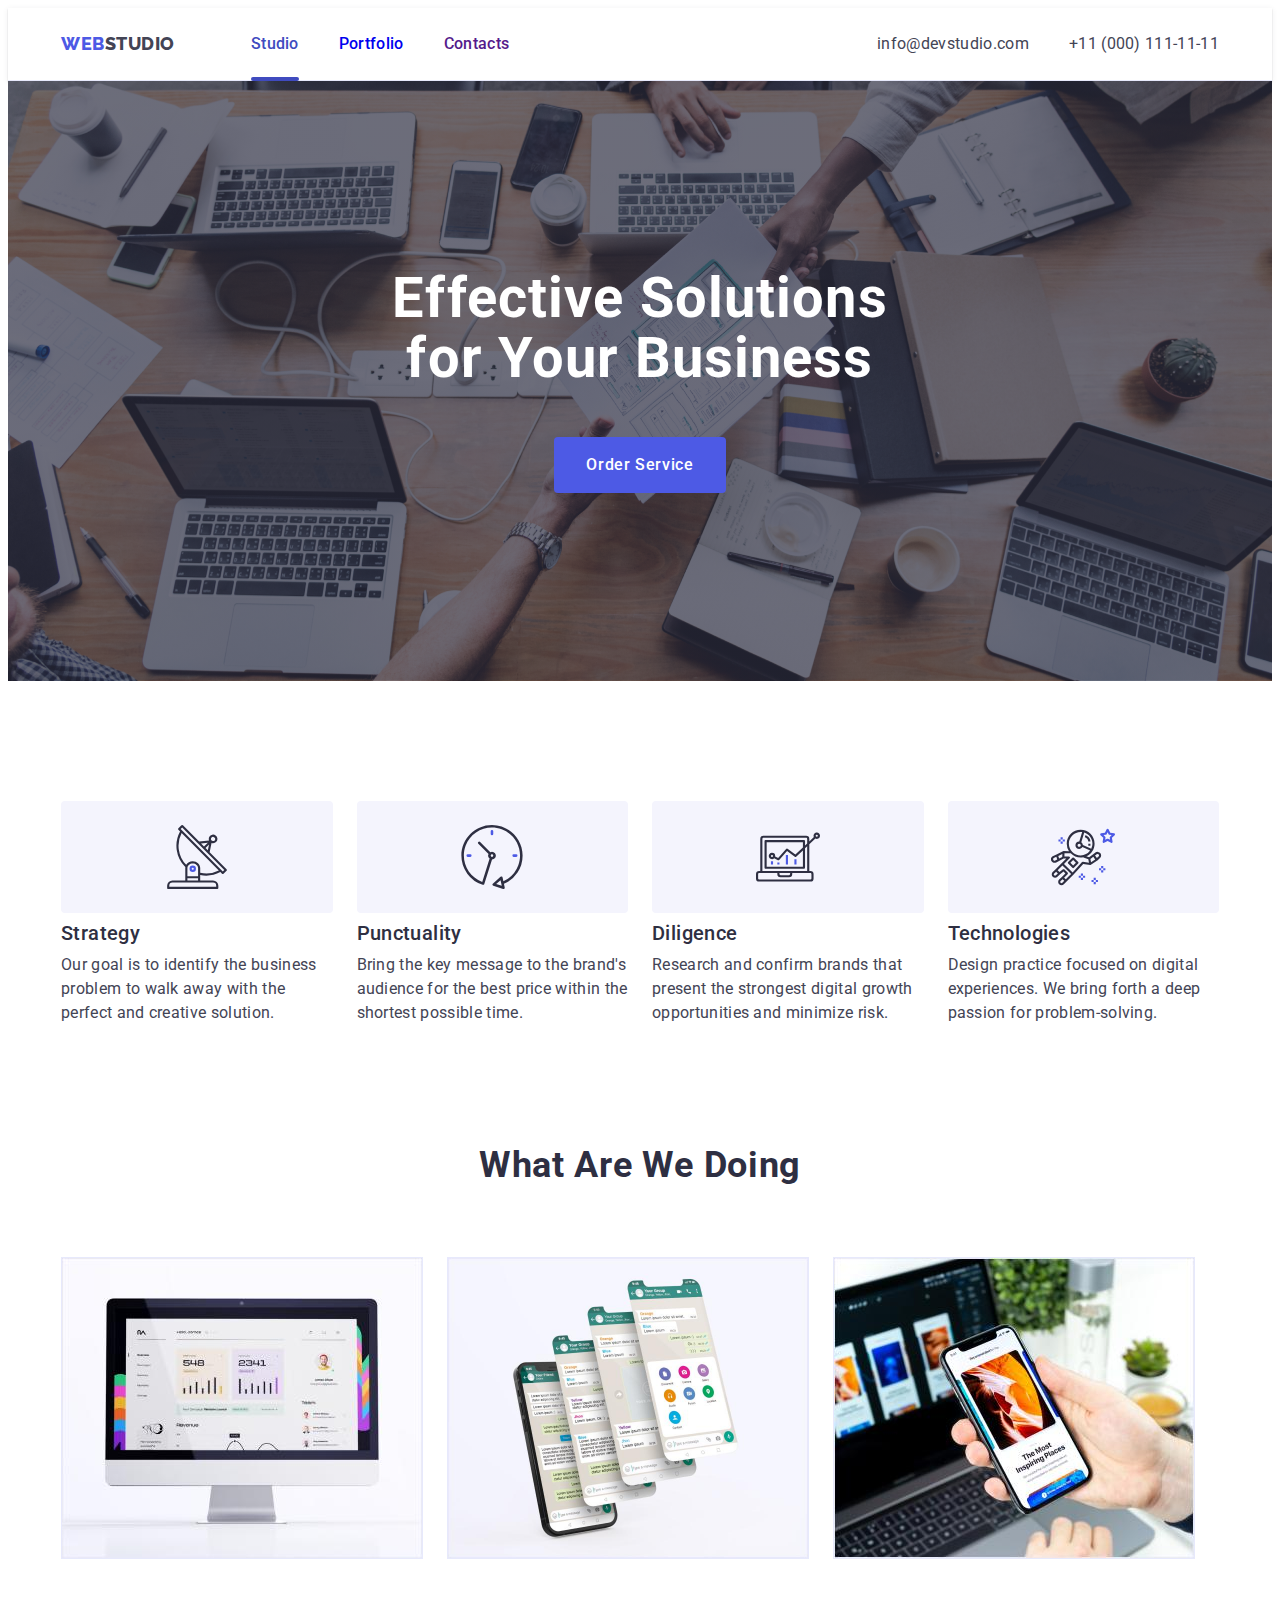
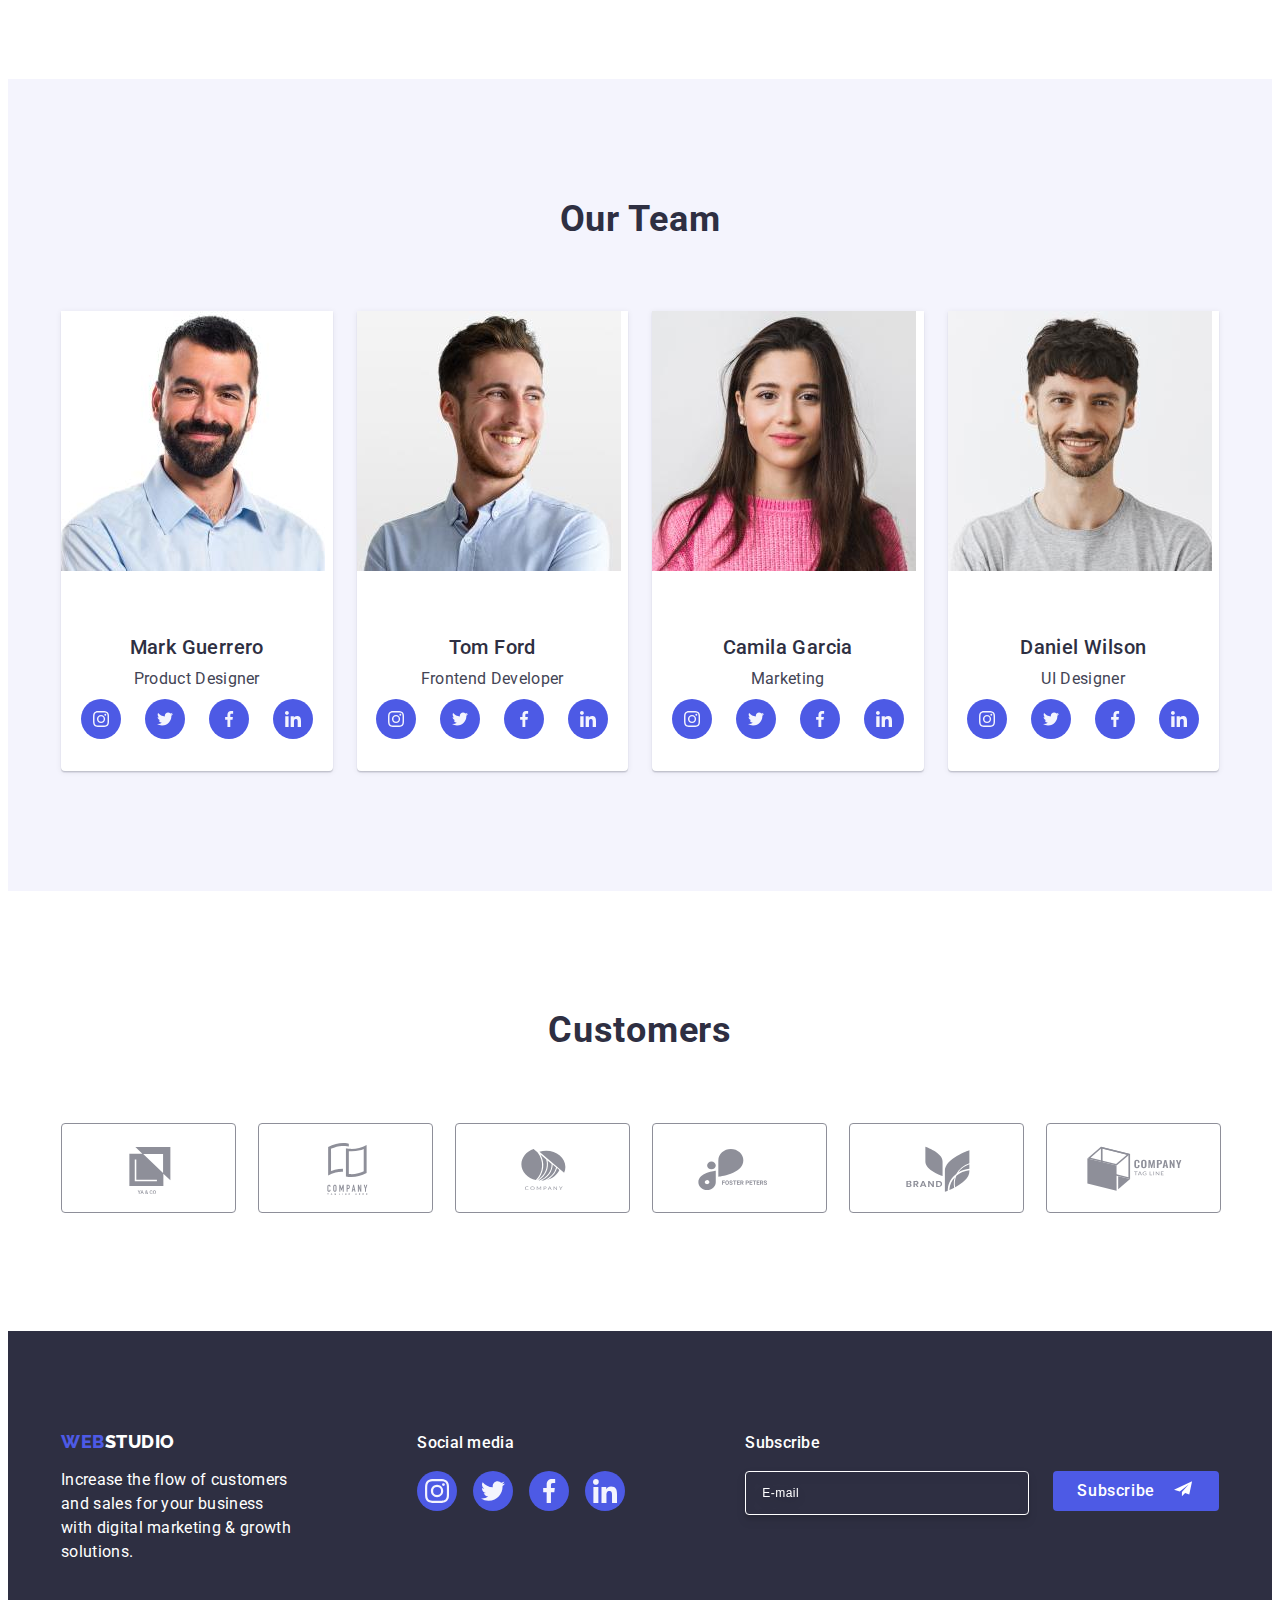
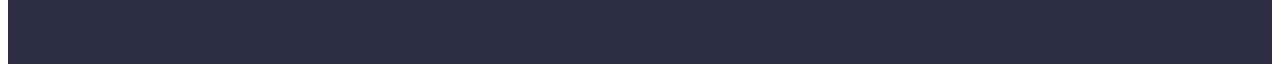
==== index.html @ 362e379e "Initial commit" ====
<!DOCTYPE html>
<html lang="en">
  <head>
    <meta charset="UTF-8" />
    <meta http-equiv="X-UA-Compatible" content="IE=edge" />
    <meta name="viewport" content="width=device-width, initial-scale=1.0" />
    <link rel="preconnect" href="https://fonts.googleapis.com" />
    <link rel="preconnect" href="https://fonts.gstatic.com" crossorigin />
    <link
      href="https://fonts.googleapis.com/css2?family=Raleway:wght@800&family=Roboto:wght@400;500;700&display=swap"
      rel="stylesheet"
    />

    <title>WebStudio</title>
    <link
      rel="stylesheet"
      href="https://cdnjs.cloudflare.com/ajax/libs/modern-normalize/2.0.0/modern-normalize.min.css"
      integrity="sha512-4xo8blKMVCiXpTaLzQSLSw3KFOVPWhm/TRtuPVc4WG6kUgjH6J03IBuG7JZPkcWMxJ5huwaBpOpnwYElP/m6wg=="
      crossorigin="anonymous"
      referrerpolicy="no-referrer"
    />
    <link rel="stylesheet" href="./css/styles.css" />
  </head>
  <body>
    <!-- Шапка сайту -->
    <header class="header">
      <div class="container header-container">
        <nav class="header-nav">
          <a class="link header-logo" href="./index.html"
            >Web<span class="header-logo-alt">Studio</span></a
          >
          <ul class="list header-list">
            <li class="header-list-item">
              <a class="link header-list-link active-p" href="./index.html"
                >Studio</a
              >
            </li>
            <li class="header-list-item">
              <a class="link header-list-link" href="./portfolio.html"
                >Portfolio</a
              >
            </li>
            <li class="header-list-item">
              <a class="link header-list-link" href="">Contacts</a>
            </li>
          </ul>
        </nav>
        <address class="header-contacts">
          <ul class="list header-contacts-list">
            <li class="header-contacts-item">
              <a
                class="link header-contacts-link"
                href="mailto:info@devstudio.com"
                >info@devstudio.com</a
              >
            </li>
            <li class="header-contacts-item">
              <a class="link header-contacts-link" href="tel:+110001111111"
                >+11 (000) 111-11-11</a
              >
            </li>
          </ul>
        </address>
      </div>
    </header>

    <main>
      <!-- HERO section  -->
      <section class="hero">
        <div class="container hero-container">
          <h1 class="hero-title">Effective Solutions for Your Business</h1>
          <button class="hero-btn" type="button" data-modal-open>
            Order Service
          </button>
        </div>
      </section>

      <!-- Benefits section  -->
      <section class="benefits">
        <div class="container benefits-container">
          <h2 class="visually-hidden">Benefits</h2>
          <ul class="list benefits-list">
            <li class="benefits-item">
              <div class="benefits-icon">
                <svg class="benefits-item-icon" width="64" height="64">
                  <use href="./images/icons.svg#icon-antenna"></use>
                </svg>
              </div>
              <h3 class="benefits-title">Strategy</h3>
              <p class="benefits-content">
                Our goal is to identify the business problem to walk away with
                the perfect and creative solution.
              </p>
            </li>
            <li class="benefits-item">
              <div class="benefits-icon">
                <svg class="benefits-item-icon" width="64" height="64">
                  <use href="./images/icons.svg#icon-clock"></use>
                </svg>
              </div>
              <h3 class="benefits-title">Punctuality</h3>
              <p class="benefits-content">
                Bring the key message to the brand's audience for the best price
                within the shortest possible time.
              </p>
            </li>
            <li class="benefits-item">
              <div class="benefits-icon">
                <svg class="benefits-item-icon" width="64" height="64">
                  <use href="./images/icons.svg#icon-diagram"></use>
                </svg>
              </div>
              <h3 class="benefits-title">Diligence</h3>
              <p class="benefits-content">
                Research and confirm brands that present the strongest digital
                growth opportunities and minimize risk.
              </p>
            </li>

            <li class="benefits-item">
              <div class="benefits-icon">
                <svg class="benefits-item-icon" width="64" height="64">
                  <use href="./images/icons.svg#icon-astronaut"></use>
                </svg>
              </div>
              <h3 class="benefits-title">Technologies</h3>
              <p class="benefits-content">
                Design practice focused on digital experiences. We bring forth a
                deep passion for problem-solving.
              </p>
            </li>
          </ul>
        </div>
      </section>

      <section class="our-work">
        <div class="container our-work-container">
          <h2 class="our-work-title">What are we doing</h2>
          <ul class="list our-work-list">
            <li class="our-work-item">
              <img src="./images/photo_mon.jpg" alt="PC" width="360" />
            </li>
            <li class="our-work-item">
              <img src="./images/photo_tel.jpg" alt="Smartphone" width="360" />
            </li>
            <li class="our-work-item">
              <img
                src="./images/photo_wt.jpg"
                alt="Working Table"
                width="360"
              />
            </li>
          </ul>
        </div>
      </section>

      <section class="our-team">
        <div class="container our-team-container">
          <h2 class="our-team-title">Our Team</h2>
          <ul class="list our-team-list">
            <li class="our-team-item">
              <img
                class="team-member-photo"
                src="./images/photo_pd.jpg"
                alt="PD Photo"
                width="264"
              />
              <div class="team-member-info">
                <h3 class="team-member-name">Mark Guerrero</h3>
                <p class="team-member-job">Product Designer</p>
                <ul class="list team-member-social-links-list">
                  <li class="team-member-social-links-item">
                    <a
                      class="team-member-social-link"
                      href=""
                      target="_blank"
                      rel="noopener noreferrer"
                    >
                      <svg
                        class="team-member-social-link-icon"
                        width="16"
                        height="16"
                      >
                        <use href="./images/icons.svg#icon-instagram"></use>
                      </svg>
                    </a>
                  </li>
                  <li class="team-member-social-links-item">
                    <a
                      class="team-member-social-link"
                      href=""
                      target="_blank"
                      rel="noopener noreferrer"
                    >
                      <svg
                        class="team-member-social-link-icon"
                        width="16"
                        height="16"
                      >
                        <use href="./images/icons.svg#icon-twitter"></use>
                      </svg>
                    </a>
                  </li>
                  <li class="team-member-social-links-item">
                    <a
                      class="team-member-social-link"
                      href=""
                      target="_blank"
                      rel="noopener noreferrer"
                    >
                      <svg
                        class="team-member-social-link-icon"
                        width="16"
                        height="16"
                      >
                        <use href="./images/icons.svg#icon-facebook"></use>
                      </svg>
                    </a>
                  </li>
                  <li class="team-member-social-links-item">
                    <a
                      class="team-member-social-link"
                      href=""
                      target="_blank"
                      rel="noopener noreferrer"
                    >
                      <svg
                        class="team-member-social-link-icon"
                        width="16"
                        height="16"
                      >
                        <use href="./images/icons.svg#icon-linkedin"></use>
                      </svg>
                    </a>
                  </li>
                </ul>
              </div>
            </li>
            <li class="our-team-item">
              <img
                class="team-member-photo"
                src="./images/photo_fd.jpg"
                alt="FD Photo"
                width="264"
              />
              <div class="team-member-info">
                <h3 class="team-member-name">Tom Ford</h3>
                <p class="team-member-job">Frontend Developer</p>
                <ul class="list team-member-social-links-list">
                  <li class="team-member-social-links-item">
                    <a
                      class="team-member-social-link"
                      href=""
                      target="_blank"
                      rel="noopener noreferrer"
                    >
                      <svg
                        class="team-member-social-link-icon"
                        width="16"
                        height="16"
                      >
                        <use href="./images/icons.svg#icon-instagram"></use>
                      </svg>
                    </a>
                  </li>
                  <li class="team-member-social-links-item">
                    <a
                      class="team-member-social-link"
                      href=""
                      target="_blank"
                      rel="noopener noreferrer"
                    >
                      <svg
                        class="team-member-social-link-icon"
                        width="16"
                        height="16"
                      >
                        <use href="./images/icons.svg#icon-twitter"></use>
                      </svg>
                    </a>
                  </li>
                  <li class="team-member-social-links-item">
                    <a
                      class="team-member-social-link"
                      href=""
                      target="_blank"
                      rel="noopener noreferrer"
                    >
                      <svg
                        class="team-member-social-link-icon"
                        width="16"
                        height="16"
                      >
                        <use href="./images/icons.svg#icon-facebook"></use>
                      </svg>
                    </a>
                  </li>
                  <li class="team-member-social-links-item">
                    <a
                      class="team-member-social-link"
                      href=""
                      target="_blank"
                      rel="noopener noreferrer"
                    >
                      <svg
                        class="team-member-social-link-icon"
                        width="16"
                        height="16"
                      >
                        <use href="./images/icons.svg#icon-linkedin"></use>
                      </svg>
                    </a>
                  </li>
                </ul>
              </div>
            </li>

            <li class="our-team-item">
              <img
                class="team-member-photo"
                src="./images/photo_m.jpg"
                alt="M Photo"
                width="264"
              />
              <div class="team-member-info">
                <h3 class="team-member-name">Camila Garcia</h3>
                <p class="team-member-job">Marketing</p>
                <ul class="list team-member-social-links-list">
                  <li class="team-member-social-links-item">
                    <a
                      class="team-member-social-link"
                      href=""
                      target="_blank"
                      rel="noopener noreferrer"
                    >
                      <svg
                        class="team-member-social-link-icon"
                        width="16"
                        height="16"
                      >
                        <use href="./images/icons.svg#icon-instagram"></use>
                      </svg>
                    </a>
                  </li>
                  <li class="team-member-social-links-item">
                    <a
                      class="team-member-social-link"
                      href=""
                      target="_blank"
                      rel="noopener noreferrer"
                    >
                      <svg
                        class="team-member-social-link-icon"
                        width="16"
                        height="16"
                      >
                        <use href="./images/icons.svg#icon-twitter"></use>
                      </svg>
                    </a>
                  </li>
                  <li class="team-member-social-links-item">
                    <a
                      class="team-member-social-link"
                      href=""
                      target="_blank"
                      rel="noopener noreferrer"
                    >
                      <svg
                        class="team-member-social-link-icon"
                        width="16"
                        height="16"
                      >
                        <use href="./images/icons.svg#icon-facebook"></use>
                      </svg>
                    </a>
                  </li>
                  <li class="team-member-social-links-item">
                    <a
                      class="team-member-social-link"
                      href=""
                      target="_blank"
                      rel="noopener noreferrer"
                    >
                      <svg
                        class="team-member-social-link-icon"
                        width="16"
                        height="16"
                      >
                        <use href="./images/icons.svg#icon-linkedin"></use>
                      </svg>
                    </a>
                  </li>
                </ul>
              </div>
            </li>
            <li class="our-team-item">
              <img
                class="team-member-photo"
                src="./images/photo_uid.jpg"
                alt="UID Photo"
                width="264"
              />
              <div class="team-member-info">
                <h3 class="team-member-name">Daniel Wilson</h3>
                <p class="team-member-job">UI Designer</p>
                <ul class="list team-member-social-links-list">
                  <li class="team-member-social-links-item">
                    <a
                      class="team-member-social-link"
                      href=""
                      target="_blank"
                      rel="noopener noreferrer"
                    >
                      <svg
                        class="team-member-social-link-icon"
                        width="16"
                        height="16"
                      >
                        <use href="./images/icons.svg#icon-instagram"></use>
                      </svg>
                    </a>
                  </li>
                  <li class="team-member-social-links-item">
                    <a
                      class="team-member-social-link"
                      href=""
                      target="_blank"
                      rel="noopener noreferrer"
                    >
                      <svg
                        class="team-member-social-link-icon"
                        width="16"
                        height="16"
                      >
                        <use href="./images/icons.svg#icon-twitter"></use>
                      </svg>
                    </a>
                  </li>
                  <li class="team-member-social-links-item">
                    <a
                      class="team-member-social-link"
                      href=""
                      target="_blank"
                      rel="noopener noreferrer"
                    >
                      <svg
                        class="team-member-social-link-icon"
                        width="16"
                        height="16"
                      >
                        <use href="./images/icons.svg#icon-facebook"></use>
                      </svg>
                    </a>
                  </li>
                  <li class="team-member-social-links-item">
                    <a
                      class="team-member-social-link"
                      href=""
                      target="_blank"
                      rel="noopener noreferrer"
                    >
                      <svg
                        class="team-member-social-link-icon"
                        width="16"
                        height="16"
                      >
                        <use href="./images/icons.svg#icon-linkedin"></use>
                      </svg>
                    </a>
                  </li>
                </ul>
              </div>
            </li>
          </ul>
        </div>
      </section>

      <section class="our-customers">
        <div class="container customers-container">
          <h2 class="customers-title">Customers</h2>
          <ul class="list customers-list">
            <li class="customers-item">
              <a class="link customer-link" href="">
                <svg class="customers-item-icon" width="104" height="56">
                  <use href="./images/icons.svg#icon-Client-1"></use>
                </svg>
              </a>
            </li>
            <li class="customers-item">
              <a class="link customer-link" href="">
                <svg class="customers-item-icon" width="104" height="56">
                  <use href="./images/icons.svg#icon-Client-2"></use>
                </svg>
              </a>
            </li>
            <li class="customers-item">
              <a class="link customer-link" href="">
                <svg class="customers-item-icon" width="104" height="56">
                  <use href="./images/icons.svg#icon-Client-3"></use>
                </svg>
              </a>
            </li>
            <li class="customers-item">
              <a class="link customer-link" href="">
                <svg class="customers-item-icon" width="104" height="56">
                  <use href="./images/icons.svg#icon-Client-4"></use>
                </svg>
              </a>
            </li>
            <li class="customers-item">
              <a class="link customer-link" href="">
                <svg class="customers-item-icon" width="104" height="56">
                  <use href="./images/icons.svg#icon-Client-5"></use>
                </svg>
              </a>
            </li>
            <li class="customers-item">
              <a class="link customer-link" href="">
                <svg class="customers-item-icon" width="104" height="56">
                  <use href="./images/icons.svg#icon-Client-6"></use>
                </svg>
              </a>
            </li>
          </ul>
        </div>
      </section>
    </main>

    <footer class="footer">
      <div class="container footer-container">
        <div class="footer-logo-container">
          <a class="link header-logo footer-link" href="./index.html"
            >Web<span class="footer-logo-alt">Studio</span></a
          >

          <p class="footer-info">
            Increase the flow of customers and sales for your business with
            digital marketing & growth solutions.
          </p>
        </div>
        <div class="footer-social">
          <p class="footer-social-info">Social media</p>
          <ul class="list footer-social-list">
            <li class="footer-social-item">
              <a
                class="link footer-social-link"
                href=""
                target="_blank"
                rel="noopener noreferrer"
              >
                <svg class="footer-social-icon" width="24" height="24">
                  <use href="./images/icons.svg#icon-instagram"></use>
                </svg>
              </a>
            </li>
            <li class="footer-social-item">
              <a
                class="link footer-social-link"
                href=""
                target="_blank"
                rel="noopener noreferrer"
              >
                <svg class="footer-social-icon" width="24" height="24">
                  <use href="./images/icons.svg#icon-twitter"></use>
                </svg>
              </a>
            </li>
            <li class="footer-social-item">
              <a
                class="link footer-social-link"
                href=""
                target="_blank"
                rel="noopener noreferrer"
              >
                <svg class="footer-social-icon" width="24" height="24">
                  <use href="./images/icons.svg#icon-facebook"></use>
                </svg>
              </a>
            </li>
            <li class="footer-social-item">
              <a
                class="link footer-social-link"
                href=""
                target="_blank"
                rel="noopener noreferrer"
              >
                <svg class="footer-social-icon" width="24" height="24">
                  <use href="./images/icons.svg#icon-linkedin"></use>
                </svg>
              </a>
            </li>
          </ul>
        </div>
        <div class="footer-subcribe">
          <p class="footer-social-info">Subscribe</p>
          <form class="footer-form">
            <label for="mail" class="footer-form-label">
              <input
                type="email"
                placeholder="E-mail"
                name="mail"
                id="mail"
                class="footer-input"
              />
            </label>
            <button type="submit" class="footer-form-btn">
              Subscribe
              <svg class="footer-form-icon" width="24" height="24">
                <use href="./images/icons.svg#icon-telegram"></use>
              </svg>
            </button>
          </form>
        </div>
      </div>
    </footer>

    <div class="backdrop is-hidden" data-modal>
      <div class="modal-w">
        <button type="button" class="modal-btn" data-modal-close>
          <svg class="modal-btn-icon" width="8" height="8">
            <use href="./images/icons.svg#icon-close"></use>
          </svg>
        </button>

        <p class="modal-title">Leave your contacts and we will call you back</p>

        <form class="order-form">
          <div class="order-form-block">
            <label for="user-name" class="modal-label">Name</label>
            <div class="order-form-area">
              <input
                type="text"
                name="user-name"
                id="user-name"
                class="modal-input"
                required
              />
              <svg width="18" height="24" class="modal-svg">
                <use href="./images/icons.svg#icon-name"></use>
              </svg>
            </div>
          </div>

          <div class="order-form-block">
            <label for="user-phone" class="modal-label">Phone</label>
            <div class="order-form-area">
              <input
                type="tel"
                name="user-phone"
                id="user-phone"
                class="modal-input"
                required
              />
              <svg width="18" height="24" class="modal-svg">
                <use href="./images/icons.svg#icon-phone"></use>
              </svg>
            </div>
          </div>

          <div class="order-form-block">
            <label for="user-mail" class="modal-label">Email</label>
            <div class="order-form-area">
              <input
                type="email"
                id="user-mail"
                name="user-mail"
                class="modal-input"
              />
              <svg width="18" height="24" class="modal-svg">
                <use href="./images/icons.svg#icon-email"></use>
              </svg>
            </div>
          </div>

          <div class="order-form-comment">
            <label for="user-comment" class="modal-label">Comment </label>

            <textarea
              class="modal-comment-block"
              name="user-comment"
              id="user-comment"
              placeholder="Text input"
            ></textarea>
          </div>
          <div class="privacy-check-block">
            <input
              id="user-privacy"
              class="visually-hidden privacy-input"
              type="checkbox"
              value="true"
              name="user-privacy"
            />
            <label class="privacy-label" for="user-privacy">
              <span class="privacy-label-alt">
                <svg class="icon-check" width="10" height="8">
                  <use href="./images/icons.svg#icon-Checkbox"></use>
                </svg>
              </span>
              I accept the terms and conditions of the
              <a href="" class="policy"> Privacy Policy</a>
            </label>
          </div>

          <button type="submit" class="modal-send-btn">Send</button>
        </form>
      </div>
    </div>
    <script src="./js/modal.js"></script>
  </body>
</html>
---- css/styles.css ----
:root {
    --first-font: #FFFFFF;
    --main-text-color: #2E2F42;
    --secondary-text-color: #434455;
    --button-background-color:#4d5ae5;
    --background-color: #404bbf;
    --icon-color: #8e8f99;
    --transition: 250ms cubic-bezier(0.4, 0, 0.2, 1);
}

body {
    font-family: 'Roboto', sans-serif;
    font-style: normal;
    background-color: var(--main-text-color));
}

p,h1,h2,h3,h4,h5,h6 {margin-top: 0; margin-bottom: 0;}

h2{font-weight: 700;
font-size: 36px;
line-height: 40px;
text-align: center;
letter-spacing: 0.02em;
text-transform: capitalize;
color: var(--main-text-color);}

h3{font-weight: 500;
font-size: 20px;
line-height: 24px;
letter-spacing: 0.02em;
color: var(--main-text-color);}

p{font-weight: 400;
font-size: 16px;
line-height: 24px;
letter-spacing: 0.02em;
color: var(--secondary-text-color);}

img{display: block;}

.link {
    text-decoration: none;
    font-style: normal;
}

.list {list-style: none;
margin-top: 0;
margin-bottom: 0;
padding-left: 0;}

.container {width: 100%;
max-width: 1158px;
padding: 0 15px;
margin: 0 auto;}

/* СТИЛІ ШАПКИ */
.header{border-bottom: 1px solid #e7e9fc;
box-shadow: 0px 2px 1px rgba(46, 47, 66, 0.08), 0px 1px 1px rgba(46, 47, 66, 0.16),
    0px 1px 6px rgba(46, 47, 66, 0.08);;}

.header-container {display: flex;
align-items: center;}

.header-logo{margin-right: 76px;
    font-family: 'Raleway', sans-serif;
    font-style: normal;
    font-weight: 800;
    font-size: 18px;
    line-height: 1.17;
    letter-spacing: 0.03em;
    text-transform: uppercase;
    color: #4D5AE5;
}
.header-logo-alt {color:var(--secondary-text-color);}

.header-nav {display: flex;
align-items: center;
flex-grow: 1;}


.header-list {display: flex;
gap: 40px;}

.header-list-item {font-weight: 500;
font-size: 16px;
line-height: 24px;
letter-spacing: 0.02em;
color:var(--main-text-color);}

.header-list-link {
    display: inline-block;
    padding: 24px 0;
    transition:color var(--transition) ;}

.active-p{position: relative;
color: #404bbf;}

.active-p::after{
    position: absolute;
    content: '';
    left:0;
    width: 100%;
    bottom: -1px;
    height: 4px;
    border-radius: 2px;
    background-color: #404BBF;
}
.header-contacts-list {display: flex;
gap: 40px;}

.header-contacts-link {color: var(--secondary-text-color); 
    font-weight: 400; 
    font-style: 16px; 
    line-height: 24px; 
    letter-spacing: 0.02em;
    transition: color var(--transition);
   }

.header-list-link:hover, .header-contacts-link:hover {color: #404bbf;}
.header-list-link:focus, .header-contacts-link:focus {color: #404bbf;}

/* Hero-section styles */

.hero .hero-container{ 
        padding: 188px 0 188px;
        background-image: linear-gradient(rgba(46, 47, 66, 0.7), rgba(46, 47, 66, 0.7)), url(../images/Hero-bckgrnd-img.jpg);
        background-repeat: no-repeat;
        background-size: cover;
        background-position: center;
        /* font-weight: 50px; */
        max-width: 1440px;
        /* block-size: 1440px 600px; */
        }


.hero-title {
    margin: 0 auto;
    margin-bottom: 48px;
    max-width: 496px;
    font-style: normal;
    font-weight: 700;
    font-size: 56px;
    line-height: 1.07;
    text-align: center;
    letter-spacing: 0.02em;
    color: var(--first-font);
    }

.hero-btn {
    display: block;
    min-width: 169px;
    height: 56px;
    font-family: inherit;
    font-weight: 500;
    font-size: 16px;
    line-height: 1.5;
    letter-spacing: 0.04em;
    color: var(--first-font);
    background-color: var(--button-background-color);
    cursor: pointer;
    align-items: center;
    margin: 0 auto;
    padding: 16px 32px;
    border:none;
    box-shadow: 0 4px 4px rgba(0 0 0 0.15);
    border-radius: 4px;
    transition: background-color 250ms cubic-bezier(0.4, 0, 0.2, 1);

   }
    
.hero-btn:hover, .hero-btn:focus {
     background-color: #404BBF;
    }
    
 
/* /* Benefits section styles  * */
.benefits {padding: 120px 0;}
.benefits-icon{display: flex; align-items: center;justify-content: center;background-color:#F4F4FD; border-radius: 4px; margin-bottom: 8px;height: 112px;}

.benefits-list{display: flex;
gap: 24px;}

.benefits-item{width: calc((100% - 72px)/4);}

.benefits-title{margin-bottom: 8px;}

/* .benefits-content{margin-bottom: 120px;
max-width: 264px;} */

/* Our work section */
/* .our-work-container {padding-bottom: 120px;} */

.our-work-title{margin-bottom: 72px;}

.our-work-list {display: flex;
                gap: 24px;
                padding-bottom: 120px;}
.our-work-item {border: 1px solid #e7e9fc;}

/* Our Team section  */
.our-team {background-color: #f4f4fd;
padding: 120px 0;}

.our-team-title {
    margin-bottom: 72px;}

.our-team-list {display: flex;
    align-items: center;
    gap: 24px;
   }

.team-member-photo {margin-bottom: 32px;
    max-width: 100%;
}

.our-team-item{width: calc((100% - 48px) / 3);
background-color:var(--first-font);
box-shadow: 0px 1px  6px rgba(46, 47, 66, 0.08), 0px 1px 1px rgba(46, 47, 66, 0.16), 0px 2px 1px rgba(46, 47, 66, 0.08);
border-radius: 0 0 4px 4px;
}

.team-member-info {padding: 32px 0;}
.team-member-name {text-align: center;
    margin-bottom: 8px;;
}
.team-member-job {text-align: center;
margin-bottom: 8px;}

.team-member-name{margin-bottom: 8px;}

.team-member-social-links-list {display: flex;
    justify-content: center;
    gap: 24px;}

.team-member-social-links-item {
    width: 40px;
    height: 40px;}
    /* transition: background-color 250ms cubic-bezier(0.4, 0, 0.2, 1);} */
.team-member-social-link 
    {width: 100%;
    height: 100%;
    background-color: #4d5ae5;
    border-radius: 50%;
    display: flex;
    align-items: center;
    justify-content: center;
    transition: background-color 250ms cubic-bezier(0.4, 0, 0.2, 1);
}
.team-member-social-link:hover, .team-member-social-link:focus {background-color: #404BBF;}

.team-member-social-link-icon{fill: #f4f4fd;}

/* Customers-styles */
.our-customers{padding: 120px 0;}

.customers-title{margin-bottom: 72px; line-height: 1.11; color: var(--main-text-color);}

.customers-list{display: flex;
justify-content:center;
align-items: center;
gap: 24px;}

.customers-item{width: calc((100% - 120px) / 6); height: 88px;}
/* transition: border-color 250ms cubic-bezier(0.4, 0, 0.2, 1),
    color 250ms cubic-bezier(0.4, 0, 0.2, 1);} */
    
.customer-link{width: 100%;height: 100%;display: flex; border: 1px solid #8e8f99;border-radius: 4px;
align-items: center;justify-content: center;color:var(--icon-color);
transition: border-color 250ms cubic-bezier(0.4, 0, 0.2, 1),
    color 250ms cubic-bezier(0.4, 0, 0.2, 1);}
    

.customer-link:hover{border-color: #404BBF; color: #404BBF;}
.customer-link:focus{border-color: #404BBF; color: #404BBF;}
.customers-item-icon{fill:currentColor;}

/* Footer styles */
.footer {padding: 100px 0;
    background-color: var(--main-text-color);}
.footer-container {display: flex; 
    align-items: baseline;
    }
.footer-logo-container{margin-right: 120px;}
.footer-logo-alt{color: var(--first-font);}
.footer-link{display: inline-block;
margin-bottom: 16px;}
.footer-info{
    display: block;
    max-width: 264px;   
    color: var(--first-font);}

.footer-social {align-items: baseline; margin-right: 120px;}

.footer-social-info {
    color: var(--first-font);
    font-size: 16px;
    font-weight: 500;
    line-height: 1.5;
    letter-spacing: 0.02em;
    margin-bottom: 16px;}

.footer-social-list{display: flex; gap: 16px;}

.footer-social-item{
    width: 40px;
    height: 40px;
    }
    
.footer-social-link {width: 100%;
    height: 100%;
    background-color: #4d5ae5;
    border-radius: 50%;
    display: flex;
    align-items: center;
    justify-content: center;
    transition: background-color 250ms cubic-bezier(0.4, 0, 0.2, 1);
    }
.footer-social-link:hover {background-color: #31D0AA;}
.footer-social-link:focus {background-color: #31D0AA;}
.footer-social-icon {fill: #F4F4FD;}

.footer-subscribe{}
.footer-form {display: flex;
gap: 24px;}

.footer-input{
    border: 1px solid var(--first-font);
        outline: none;
        border-radius: 4px;
        width: 264px;
        height: 40px;
        padding-left: 16px;
        box-shadow: 0px 4px 4px rgba(0, 0, 0, 0.15);
        filter: drop-shadow(0px 4px 4px rgba(0, 0, 0, 0.15));
        background-color: #4D5AE5;
                font-size: 12px;
        line-height: 1.5;
        letter-spacing: 0.04em;
        color: var(--first-font);
        background-color: transparent;
        }
.footer-input::placeholder {
    color: var(--first-font);
}

.footer-form-btn
{min-width: 165px;
    height: 40px;
    display: inline-flex;
    padding: 8px 24px;
    justify-content: center;
    align-items: center;
    /* gap: 16px; */
    font-family: "Roboto", sans-serif;
    font-size: 16px;
    font-weight: 500;
    line-height: 24px;
    letter-spacing: 0.64px;
    color: #ffffff;
    background-color: #4D5AE5;
    border: none;
    border-radius: 4px;
    cursor: pointer;
    transition: color var(--transition)}

.footer-form-btn:is(:hover, :focus) {background-color: #404bbf;}

.footer-form-icon {margin-left: 16px;}

.backdrop{width: 100%;
height: 100%;
position: fixed;
top: 0;
left: 0;
z-index: 2;
background-color:rgba(46, 47, 66, 0.4);
transition: opacity 250ms cubic-bezier(0.4, 0, 0.2, 1), visibility 250ms cubic-bezier(0.4, 0, 0.2, 1);
}

.is-hidden {
    opacity: 0;
    visibility: hidden;
    pointer-events: none;
}
.modal-w {position: absolute;
    top: 50%;
    left: 50%;
    transform: translate(-50%, -50%) scale(1);
    transition: transform var(--transition);
    width: 408px;
    min-height: 584px;
    padding: 72px 24px 24px 24px;
    background-color: #fcfcfc;
    box-shadow: 0px 1px 1px rgba(0, 0, 0, 0.14),
        0px 1px 3px rgba(0, 0, 0, 0.12),
        0px 2px 1px rgba(0, 0, 0, 0.2);
    border-radius: 4px;
    transition: transform 250ms cubic-bezier(0.4, 0, 0.2, 1);}
.backdrop.is-hidden .modal-w {transform: translate(-50%, -50%) scale(0);}

.modal-btn
    {position: absolute;
    display: flex;
    align-items: center;
    justify-content: center;
    width: 24px;
    height: 24px;
    top: 24px;
    right: 24px;
    border-radius: 50%;
    background-color: #E7E9FC;
    border: 1px solid rgba(0, 0, 0, 0.1);
    padding: 0;
    cursor: pointer;
    transition: background-color 250ms cubic-bezier(0.4, 0, 0.2, 1), border 250ms cubic-bezier(0.4, 0, 0.2, 1);}

.modal-btn:hover {background-color: #404bbf; border: none;}
.modal-btn:focus {background-color: #404bbf; border: none;}

.modal-btn-icon {transition: fill 250ms cubic-bezier(0.4, 0, 0.2, 1);}
.modal-btn:hover .modal-btn-icon{fill: #ffffff}
.modal-btn:focus .modal-btn-icon { fill: #ffffff}

.modal-title{font-style: normal;
    font-weight: 500;
    font-size: 16px;
    line-height: 1.5;
    text-align: center;
    letter-spacing: 0.02em;
    color: var(--main-text-color);
    max-width: 360px;
    margin-bottom: 16px;}


.order-form-block{margin-bottom: 8px;}

.modal-label {font-size: 12px;
line-height: 1.17;
letter-spacing: 0.04em;
color: var(--icon-color);
display: block;
margin-bottom: 4px;}

.order-form-area{position: relative;}
    

.modal-input
{width: 100%;
position: relative;
border-radius: 4px;
border: 1px solid rgba(46, 47, 66, 0.40);
height: 40px;
background-color: transparent;
outline: transparent;
padding-left: 38px;
transition: border-color 250ms cubic-bezier(0.4, 0, 0.2, 1);}

.modal-input:focus {border-color: #4D5AE5}

.modal-svg{position: absolute;
left: 16px;
top: 50%;
transform: translateY(-50%);
transition: fill 250ms cubic-bezier(0.4, 0, 0.2, 1);}

.modal-input:focus + .modal-svg{fill: #4D5AE5;}

.order-form-comment{margin-bottom: 16px;}

.modal-comment-block
{width: 100%;
height: 120px;
font-size: 12px;
line-height: 1.17;
letter-spacing: 0.04em;
padding:8px 16px;
color: rgba(46, 47, 66, 0.4);
border: 1px solid rgba(46, 47, 66, 0.4);
border-radius: 4px;
background-color: transparent;
resize: none;
outline: transparent;
transition: border-color 250ms cubic-bezier(0.4, 0, 0.2, 1);}

.modal-comment-block:focus {border-color: #4D5AE5;}

.modal-comment-block::placeholder{font-weight: 400;
    font-size: 12px;
    line-height: 1.17;
    letter-spacing: 0.04em;
    color: rgba(46, 47, 66, 0.4)}

.privacy-check-block {margin-bottom: 24px;}

.privacy-label{font-size: 12px;line-height: 1.17;letter-spacing: 0.04em; color: var(--icon-color);}

.privacy-label-alt
{width: 16px; 
height: 16px; 
border-radius: 2px;
border: 1px solid rgba(46, 47, 66, 0.4);
transition: background-color 250ms cubic-bezier(0.4, 0, 0.2, 1), border 250ms cubic-bezier(0.4, 0, 0.2, 1), fill 250ms cubic-bezier(0.4, 0, 0.2, 1);
display: inline-flex;
align-items: center;
justify-content: center;
fill: transparent;} 

.privacy-input:checked + .privacy-label span{
    background-color: var(--background-color);
    border: none;
    fill:#F4F4FD;

}

.policy{color:var(--button-background-color)}

.modal-send-btn{
       font-weight: 500;
    font-size: 16px;
    line-height: 1.5;
    display: block;
    align-items: center;
    text-align: center;
    letter-spacing: 0.04em;
    color: #FFFFFF;
    padding: 16px 32px 16px 32px;
    background: #4D5AE5;
    box-shadow: 0px 4px 4px rgba(0, 0, 0, 0.15);
    border-radius: 4px;
    border: none;
    cursor: pointer;
    margin: 24px auto;
    min-width: 169px;
    height: 56px;
    transition: background-color 250ms cubic-bezier(0.4, 0, 0.2, 1);
}

.modal-send-btn:is(:hover, :focus){background-color: #404bbf;
    border: none;} 

    /* Poftfolio Unic Styles */
.portfolio-section {padding: 96px 0 120px 0;}

.button-menu {display: flex;
    justify-content: center;
    gap: 24px;
    margin-bottom: 72px;}
    
.button-portfolio {
    padding: 12px 24px;
     font-family: inherit;
     font-weight: 500;
     font-size: 16px;
     line-height: 1.5;
     text-align: center;
     letter-spacing: 0.04em;
     cursor: pointer;
     color: #4D5AE5;
     background-color: #F4F4FD;
     padding: 12px 24px;
     border: 1px solid #e7e9fc;
     border-radius: 4px;
 }

 .button-portfolio:hover {
     color: #FFFFFF;
     background-color: #404BBF;
     box-shadow: 0px 3px 1px rgba(0, 0, 0, 0.1), 0px 2px 1px rgba(0, 0, 0, 0.08), 0px 2px 2px rgba(0, 0, 0, 0.12);
     border-radius: 4px;
     border: 1px solid transparent;
 }

 .button-portfolio:focus {
     color: #FFFFFF;
     background-color: #404BBF;
    border: 1px solid transparent;
 }

.visually-hidden {
    position: absolute;
    width: 1px;
    height: 1px;
    margin: -1px;
    border: 0;
    padding: 0;
    white-space: nowrap;
    clip-path: inset(100%);
    clip: rect(0 0 0 0);
    overflow: hidden;
} 

.portfolio-list {
    display: flex;
    flex-wrap: wrap;
    column-gap: 24px;
    row-gap: 48px; 
    
    }

    .portfolio-item {
    width:  calc((100% - 48px) / 3);
    overflow: h;
    }
    .portfolio-item:hover .portfolio-cover-info {transform: translate(0);}

.portfolio-item-info{
    padding: 32px 16px;
    border: 1px solid #e7e9fc;
    border-top: none;
    margin-bottom: 8px;
}

.portfolio-item-title{
    font-weight: 500;
    text-align: left;
    font-size: 20px;
    line-height: 24px;letter-spacing: 0.02em;
margin-bottom: 8px;}

.portfolio-item-text{
    font-weight:400;
    font-size: 16px;
    text-align: left;
    line-height: 24px;
    letter-spacing: 0.02em;
    color: var(--secondary-text-color);}

.portfolio-cover{position: relative;
    overflow: hidden;
.portfolio-cover-info{position: absolute;
top: 0;
left: 0;
height: 100%;
background-color: #4D5AE5;
color: #F4F4FD;
font-size: 16px;
line-height: 24px;
letter-spacing: 0.32px;
padding: 40px 32px;
transform: translateY(100%);
transition: transform var(--transition);}
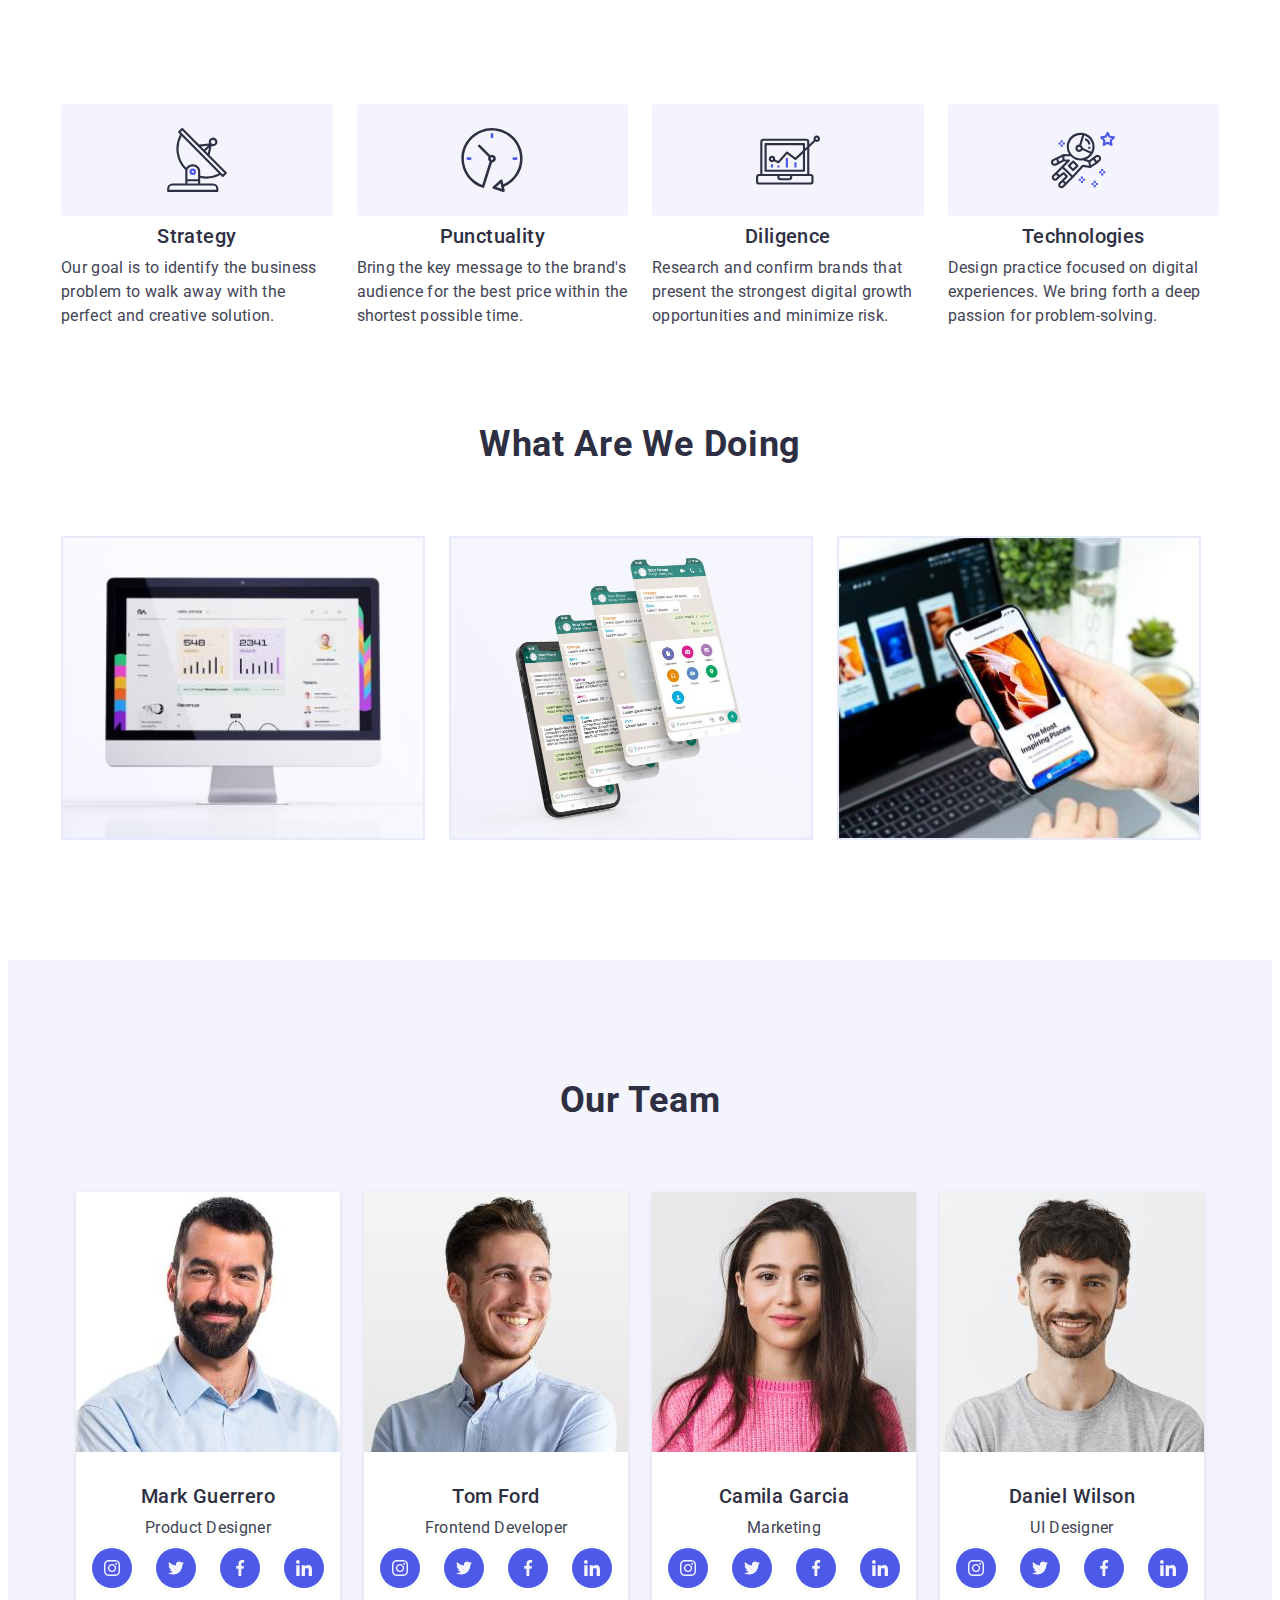
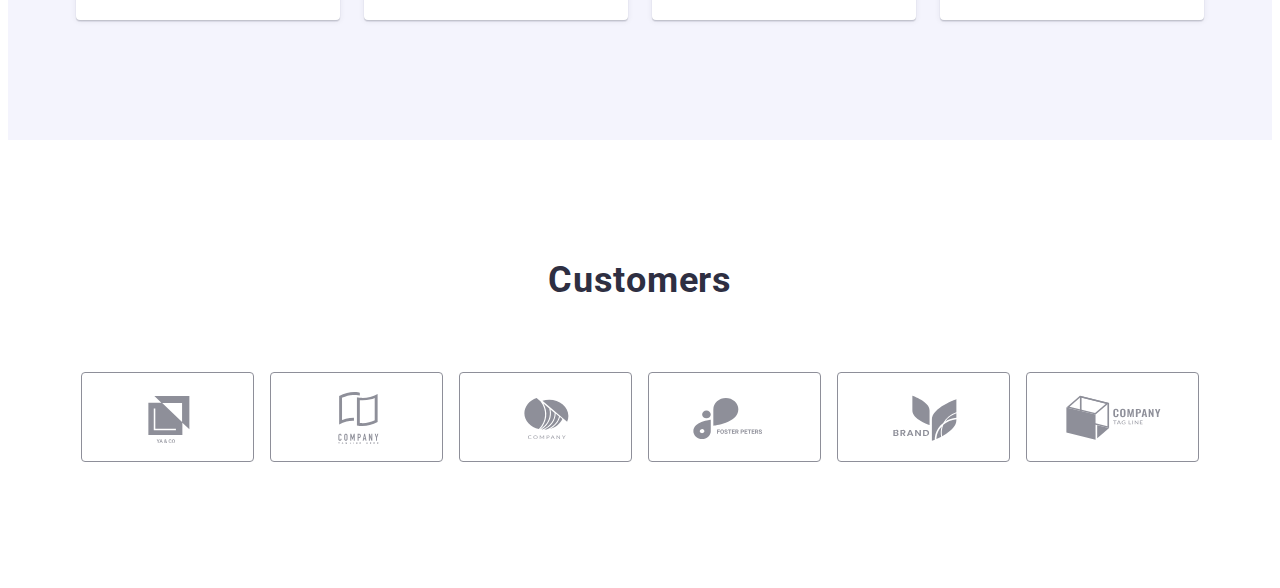
==== commit c76844d7: "section 2-3-4-5 UPD" ====
--- a/index.html
+++ b/index.html
@@ -23,7 +23,7 @@
   </head>
   <body>
     <!-- Шапка сайту -->
-    <header class="header">
+    <!-- <header class="header">
       <div class="container header-container">
         <nav class="header-nav">
           <a class="link header-logo" href="./index.html"
@@ -62,18 +62,18 @@
           </ul>
         </address>
       </div>
-    </header>
+    </header> -->
 
     <main>
       <!-- HERO section  -->
-      <section class="hero">
+      <!-- <section class="hero">
         <div class="container hero-container">
           <h1 class="hero-title">Effective Solutions for Your Business</h1>
           <button class="hero-btn" type="button" data-modal-open>
             Order Service
           </button>
         </div>
-      </section>
+      </section> -->
 
       <!-- Benefits section  -->
       <section class="benefits">
@@ -526,7 +526,7 @@
       </section>
     </main>
 
-    <footer class="footer">
+    <!-- <footer class="footer">
       <div class="container footer-container">
         <div class="footer-logo-container">
           <a class="link header-logo footer-link" href="./index.html"
@@ -612,9 +612,9 @@
           </form>
         </div>
       </div>
-    </footer>
-
-    <div class="backdrop is-hidden" data-modal>
+    </footer> -->
+
+    <!-- <div class="backdrop is-hidden" data-modal>
       <div class="modal-w">
         <button type="button" class="modal-btn" data-modal-close>
           <svg class="modal-btn-icon" width="8" height="8">
@@ -704,7 +704,7 @@
           <button type="submit" class="modal-send-btn">Send</button>
         </form>
       </div>
-    </div>
+    </div> -->
     <script src="./js/modal.js"></script>
   </body>
 </html>
--- a/css/styles.css
+++ b/css/styles.css
@@ -2,7 +2,7 @@
     --first-font: #FFFFFF;
     --main-text-color: #2E2F42;
     --secondary-text-color: #434455;
-    --button-background-color:#4d5ae5;
+    --button-background-color: #4d5ae5;
     --background-color: #404bbf;
     --icon-color: #8e8f99;
     --transition: 250ms cubic-bezier(0.4, 0, 0.2, 1);
@@ -14,567 +14,65 @@
     background-color: var(--main-text-color));
 }
 
-p,h1,h2,h3,h4,h5,h6 {margin-top: 0; margin-bottom: 0;}
-
-h2{font-weight: 700;
-font-size: 36px;
-line-height: 40px;
-text-align: center;
-letter-spacing: 0.02em;
-text-transform: capitalize;
-color: var(--main-text-color);}
-
-h3{font-weight: 500;
-font-size: 20px;
-line-height: 24px;
-letter-spacing: 0.02em;
-color: var(--main-text-color);}
-
-p{font-weight: 400;
-font-size: 16px;
-line-height: 24px;
-letter-spacing: 0.02em;
-color: var(--secondary-text-color);}
-
-img{display: block;}
+p,
+h1,
+h2,
+h3,
+h4,
+h5,
+h6 {
+    margin-top: 0;
+    margin-bottom: 0;
+}
+
+h2 {
+    font-weight: 700;
+    font-size: 36px;
+    line-height: 40px;
+    text-align: center;
+    letter-spacing: 0.02em;
+    text-transform: capitalize;
+    color: var(--main-text-color);
+}
+
+h3 {
+    font-weight: 500;
+    font-size: 20px;
+    line-height: 24px;
+    letter-spacing: 0.02em;
+    color: var(--main-text-color);
+}
+
+p {
+    font-weight: 400;
+    font-size: 16px;
+    line-height: 24px;
+    letter-spacing: 0.02em;
+    color: var(--secondary-text-color);
+}
+
+img {
+    display: block;
+    width: 100%;
+}
 
 .link {
     text-decoration: none;
     font-style: normal;
 }
 
-.list {list-style: none;
-margin-top: 0;
-margin-bottom: 0;
-padding-left: 0;}
-
-.container {width: 100%;
-max-width: 1158px;
-padding: 0 15px;
-margin: 0 auto;}
-
-/* СТИЛІ ШАПКИ */
-.header{border-bottom: 1px solid #e7e9fc;
-box-shadow: 0px 2px 1px rgba(46, 47, 66, 0.08), 0px 1px 1px rgba(46, 47, 66, 0.16),
-    0px 1px 6px rgba(46, 47, 66, 0.08);;}
-
-.header-container {display: flex;
-align-items: center;}
-
-.header-logo{margin-right: 76px;
-    font-family: 'Raleway', sans-serif;
-    font-style: normal;
-    font-weight: 800;
-    font-size: 18px;
-    line-height: 1.17;
-    letter-spacing: 0.03em;
-    text-transform: uppercase;
-    color: #4D5AE5;
-}
-.header-logo-alt {color:var(--secondary-text-color);}
-
-.header-nav {display: flex;
-align-items: center;
-flex-grow: 1;}
-
-
-.header-list {display: flex;
-gap: 40px;}
-
-.header-list-item {font-weight: 500;
-font-size: 16px;
-line-height: 24px;
-letter-spacing: 0.02em;
-color:var(--main-text-color);}
-
-.header-list-link {
-    display: inline-block;
-    padding: 24px 0;
-    transition:color var(--transition) ;}
-
-.active-p{position: relative;
-color: #404bbf;}
-
-.active-p::after{
-    position: absolute;
-    content: '';
-    left:0;
+.list {
+    list-style: none;
+    margin-top: 0;
+    margin-bottom: 0;
+    padding-left: 0;
+}
+
+.container {
     width: 100%;
-    bottom: -1px;
-    height: 4px;
-    border-radius: 2px;
-    background-color: #404BBF;
-}
-.header-contacts-list {display: flex;
-gap: 40px;}
-
-.header-contacts-link {color: var(--secondary-text-color); 
-    font-weight: 400; 
-    font-style: 16px; 
-    line-height: 24px; 
-    letter-spacing: 0.02em;
-    transition: color var(--transition);
-   }
-
-.header-list-link:hover, .header-contacts-link:hover {color: #404bbf;}
-.header-list-link:focus, .header-contacts-link:focus {color: #404bbf;}
-
-/* Hero-section styles */
-
-.hero .hero-container{ 
-        padding: 188px 0 188px;
-        background-image: linear-gradient(rgba(46, 47, 66, 0.7), rgba(46, 47, 66, 0.7)), url(../images/Hero-bckgrnd-img.jpg);
-        background-repeat: no-repeat;
-        background-size: cover;
-        background-position: center;
-        /* font-weight: 50px; */
-        max-width: 1440px;
-        /* block-size: 1440px 600px; */
-        }
-
-
-.hero-title {
+    padding: 0 15px;
     margin: 0 auto;
-    margin-bottom: 48px;
-    max-width: 496px;
-    font-style: normal;
-    font-weight: 700;
-    font-size: 56px;
-    line-height: 1.07;
-    text-align: center;
-    letter-spacing: 0.02em;
-    color: var(--first-font);
-    }
-
-.hero-btn {
-    display: block;
-    min-width: 169px;
-    height: 56px;
-    font-family: inherit;
-    font-weight: 500;
-    font-size: 16px;
-    line-height: 1.5;
-    letter-spacing: 0.04em;
-    color: var(--first-font);
-    background-color: var(--button-background-color);
-    cursor: pointer;
-    align-items: center;
-    margin: 0 auto;
-    padding: 16px 32px;
-    border:none;
-    box-shadow: 0 4px 4px rgba(0 0 0 0.15);
-    border-radius: 4px;
-    transition: background-color 250ms cubic-bezier(0.4, 0, 0.2, 1);
-
-   }
-    
-.hero-btn:hover, .hero-btn:focus {
-     background-color: #404BBF;
-    }
-    
- 
-/* /* Benefits section styles  * */
-.benefits {padding: 120px 0;}
-.benefits-icon{display: flex; align-items: center;justify-content: center;background-color:#F4F4FD; border-radius: 4px; margin-bottom: 8px;height: 112px;}
-
-.benefits-list{display: flex;
-gap: 24px;}
-
-.benefits-item{width: calc((100% - 72px)/4);}
-
-.benefits-title{margin-bottom: 8px;}
-
-/* .benefits-content{margin-bottom: 120px;
-max-width: 264px;} */
-
-/* Our work section */
-/* .our-work-container {padding-bottom: 120px;} */
-
-.our-work-title{margin-bottom: 72px;}
-
-.our-work-list {display: flex;
-                gap: 24px;
-                padding-bottom: 120px;}
-.our-work-item {border: 1px solid #e7e9fc;}
-
-/* Our Team section  */
-.our-team {background-color: #f4f4fd;
-padding: 120px 0;}
-
-.our-team-title {
-    margin-bottom: 72px;}
-
-.our-team-list {display: flex;
-    align-items: center;
-    gap: 24px;
-   }
-
-.team-member-photo {margin-bottom: 32px;
-    max-width: 100%;
-}
-
-.our-team-item{width: calc((100% - 48px) / 3);
-background-color:var(--first-font);
-box-shadow: 0px 1px  6px rgba(46, 47, 66, 0.08), 0px 1px 1px rgba(46, 47, 66, 0.16), 0px 2px 1px rgba(46, 47, 66, 0.08);
-border-radius: 0 0 4px 4px;
-}
-
-.team-member-info {padding: 32px 0;}
-.team-member-name {text-align: center;
-    margin-bottom: 8px;;
-}
-.team-member-job {text-align: center;
-margin-bottom: 8px;}
-
-.team-member-name{margin-bottom: 8px;}
-
-.team-member-social-links-list {display: flex;
-    justify-content: center;
-    gap: 24px;}
-
-.team-member-social-links-item {
-    width: 40px;
-    height: 40px;}
-    /* transition: background-color 250ms cubic-bezier(0.4, 0, 0.2, 1);} */
-.team-member-social-link 
-    {width: 100%;
-    height: 100%;
-    background-color: #4d5ae5;
-    border-radius: 50%;
-    display: flex;
-    align-items: center;
-    justify-content: center;
-    transition: background-color 250ms cubic-bezier(0.4, 0, 0.2, 1);
-}
-.team-member-social-link:hover, .team-member-social-link:focus {background-color: #404BBF;}
-
-.team-member-social-link-icon{fill: #f4f4fd;}
-
-/* Customers-styles */
-.our-customers{padding: 120px 0;}
-
-.customers-title{margin-bottom: 72px; line-height: 1.11; color: var(--main-text-color);}
-
-.customers-list{display: flex;
-justify-content:center;
-align-items: center;
-gap: 24px;}
-
-.customers-item{width: calc((100% - 120px) / 6); height: 88px;}
-/* transition: border-color 250ms cubic-bezier(0.4, 0, 0.2, 1),
-    color 250ms cubic-bezier(0.4, 0, 0.2, 1);} */
-    
-.customer-link{width: 100%;height: 100%;display: flex; border: 1px solid #8e8f99;border-radius: 4px;
-align-items: center;justify-content: center;color:var(--icon-color);
-transition: border-color 250ms cubic-bezier(0.4, 0, 0.2, 1),
-    color 250ms cubic-bezier(0.4, 0, 0.2, 1);}
-    
-
-.customer-link:hover{border-color: #404BBF; color: #404BBF;}
-.customer-link:focus{border-color: #404BBF; color: #404BBF;}
-.customers-item-icon{fill:currentColor;}
-
-/* Footer styles */
-.footer {padding: 100px 0;
-    background-color: var(--main-text-color);}
-.footer-container {display: flex; 
-    align-items: baseline;
-    }
-.footer-logo-container{margin-right: 120px;}
-.footer-logo-alt{color: var(--first-font);}
-.footer-link{display: inline-block;
-margin-bottom: 16px;}
-.footer-info{
-    display: block;
-    max-width: 264px;   
-    color: var(--first-font);}
-
-.footer-social {align-items: baseline; margin-right: 120px;}
-
-.footer-social-info {
-    color: var(--first-font);
-    font-size: 16px;
-    font-weight: 500;
-    line-height: 1.5;
-    letter-spacing: 0.02em;
-    margin-bottom: 16px;}
-
-.footer-social-list{display: flex; gap: 16px;}
-
-.footer-social-item{
-    width: 40px;
-    height: 40px;
-    }
-    
-.footer-social-link {width: 100%;
-    height: 100%;
-    background-color: #4d5ae5;
-    border-radius: 50%;
-    display: flex;
-    align-items: center;
-    justify-content: center;
-    transition: background-color 250ms cubic-bezier(0.4, 0, 0.2, 1);
-    }
-.footer-social-link:hover {background-color: #31D0AA;}
-.footer-social-link:focus {background-color: #31D0AA;}
-.footer-social-icon {fill: #F4F4FD;}
-
-.footer-subscribe{}
-.footer-form {display: flex;
-gap: 24px;}
-
-.footer-input{
-    border: 1px solid var(--first-font);
-        outline: none;
-        border-radius: 4px;
-        width: 264px;
-        height: 40px;
-        padding-left: 16px;
-        box-shadow: 0px 4px 4px rgba(0, 0, 0, 0.15);
-        filter: drop-shadow(0px 4px 4px rgba(0, 0, 0, 0.15));
-        background-color: #4D5AE5;
-                font-size: 12px;
-        line-height: 1.5;
-        letter-spacing: 0.04em;
-        color: var(--first-font);
-        background-color: transparent;
-        }
-.footer-input::placeholder {
-    color: var(--first-font);
-}
-
-.footer-form-btn
-{min-width: 165px;
-    height: 40px;
-    display: inline-flex;
-    padding: 8px 24px;
-    justify-content: center;
-    align-items: center;
-    /* gap: 16px; */
-    font-family: "Roboto", sans-serif;
-    font-size: 16px;
-    font-weight: 500;
-    line-height: 24px;
-    letter-spacing: 0.64px;
-    color: #ffffff;
-    background-color: #4D5AE5;
-    border: none;
-    border-radius: 4px;
-    cursor: pointer;
-    transition: color var(--transition)}
-
-.footer-form-btn:is(:hover, :focus) {background-color: #404bbf;}
-
-.footer-form-icon {margin-left: 16px;}
-
-.backdrop{width: 100%;
-height: 100%;
-position: fixed;
-top: 0;
-left: 0;
-z-index: 2;
-background-color:rgba(46, 47, 66, 0.4);
-transition: opacity 250ms cubic-bezier(0.4, 0, 0.2, 1), visibility 250ms cubic-bezier(0.4, 0, 0.2, 1);
-}
-
-.is-hidden {
-    opacity: 0;
-    visibility: hidden;
-    pointer-events: none;
-}
-.modal-w {position: absolute;
-    top: 50%;
-    left: 50%;
-    transform: translate(-50%, -50%) scale(1);
-    transition: transform var(--transition);
-    width: 408px;
-    min-height: 584px;
-    padding: 72px 24px 24px 24px;
-    background-color: #fcfcfc;
-    box-shadow: 0px 1px 1px rgba(0, 0, 0, 0.14),
-        0px 1px 3px rgba(0, 0, 0, 0.12),
-        0px 2px 1px rgba(0, 0, 0, 0.2);
-    border-radius: 4px;
-    transition: transform 250ms cubic-bezier(0.4, 0, 0.2, 1);}
-.backdrop.is-hidden .modal-w {transform: translate(-50%, -50%) scale(0);}
-
-.modal-btn
-    {position: absolute;
-    display: flex;
-    align-items: center;
-    justify-content: center;
-    width: 24px;
-    height: 24px;
-    top: 24px;
-    right: 24px;
-    border-radius: 50%;
-    background-color: #E7E9FC;
-    border: 1px solid rgba(0, 0, 0, 0.1);
-    padding: 0;
-    cursor: pointer;
-    transition: background-color 250ms cubic-bezier(0.4, 0, 0.2, 1), border 250ms cubic-bezier(0.4, 0, 0.2, 1);}
-
-.modal-btn:hover {background-color: #404bbf; border: none;}
-.modal-btn:focus {background-color: #404bbf; border: none;}
-
-.modal-btn-icon {transition: fill 250ms cubic-bezier(0.4, 0, 0.2, 1);}
-.modal-btn:hover .modal-btn-icon{fill: #ffffff}
-.modal-btn:focus .modal-btn-icon { fill: #ffffff}
-
-.modal-title{font-style: normal;
-    font-weight: 500;
-    font-size: 16px;
-    line-height: 1.5;
-    text-align: center;
-    letter-spacing: 0.02em;
-    color: var(--main-text-color);
-    max-width: 360px;
-    margin-bottom: 16px;}
-
-
-.order-form-block{margin-bottom: 8px;}
-
-.modal-label {font-size: 12px;
-line-height: 1.17;
-letter-spacing: 0.04em;
-color: var(--icon-color);
-display: block;
-margin-bottom: 4px;}
-
-.order-form-area{position: relative;}
-    
-
-.modal-input
-{width: 100%;
-position: relative;
-border-radius: 4px;
-border: 1px solid rgba(46, 47, 66, 0.40);
-height: 40px;
-background-color: transparent;
-outline: transparent;
-padding-left: 38px;
-transition: border-color 250ms cubic-bezier(0.4, 0, 0.2, 1);}
-
-.modal-input:focus {border-color: #4D5AE5}
-
-.modal-svg{position: absolute;
-left: 16px;
-top: 50%;
-transform: translateY(-50%);
-transition: fill 250ms cubic-bezier(0.4, 0, 0.2, 1);}
-
-.modal-input:focus + .modal-svg{fill: #4D5AE5;}
-
-.order-form-comment{margin-bottom: 16px;}
-
-.modal-comment-block
-{width: 100%;
-height: 120px;
-font-size: 12px;
-line-height: 1.17;
-letter-spacing: 0.04em;
-padding:8px 16px;
-color: rgba(46, 47, 66, 0.4);
-border: 1px solid rgba(46, 47, 66, 0.4);
-border-radius: 4px;
-background-color: transparent;
-resize: none;
-outline: transparent;
-transition: border-color 250ms cubic-bezier(0.4, 0, 0.2, 1);}
-
-.modal-comment-block:focus {border-color: #4D5AE5;}
-
-.modal-comment-block::placeholder{font-weight: 400;
-    font-size: 12px;
-    line-height: 1.17;
-    letter-spacing: 0.04em;
-    color: rgba(46, 47, 66, 0.4)}
-
-.privacy-check-block {margin-bottom: 24px;}
-
-.privacy-label{font-size: 12px;line-height: 1.17;letter-spacing: 0.04em; color: var(--icon-color);}
-
-.privacy-label-alt
-{width: 16px; 
-height: 16px; 
-border-radius: 2px;
-border: 1px solid rgba(46, 47, 66, 0.4);
-transition: background-color 250ms cubic-bezier(0.4, 0, 0.2, 1), border 250ms cubic-bezier(0.4, 0, 0.2, 1), fill 250ms cubic-bezier(0.4, 0, 0.2, 1);
-display: inline-flex;
-align-items: center;
-justify-content: center;
-fill: transparent;} 
-
-.privacy-input:checked + .privacy-label span{
-    background-color: var(--background-color);
-    border: none;
-    fill:#F4F4FD;
-
-}
-
-.policy{color:var(--button-background-color)}
-
-.modal-send-btn{
-       font-weight: 500;
-    font-size: 16px;
-    line-height: 1.5;
-    display: block;
-    align-items: center;
-    text-align: center;
-    letter-spacing: 0.04em;
-    color: #FFFFFF;
-    padding: 16px 32px 16px 32px;
-    background: #4D5AE5;
-    box-shadow: 0px 4px 4px rgba(0, 0, 0, 0.15);
-    border-radius: 4px;
-    border: none;
-    cursor: pointer;
-    margin: 24px auto;
-    min-width: 169px;
-    height: 56px;
-    transition: background-color 250ms cubic-bezier(0.4, 0, 0.2, 1);
-}
-
-.modal-send-btn:is(:hover, :focus){background-color: #404bbf;
-    border: none;} 
-
-    /* Poftfolio Unic Styles */
-.portfolio-section {padding: 96px 0 120px 0;}
-
-.button-menu {display: flex;
-    justify-content: center;
-    gap: 24px;
-    margin-bottom: 72px;}
-    
-.button-portfolio {
-    padding: 12px 24px;
-     font-family: inherit;
-     font-weight: 500;
-     font-size: 16px;
-     line-height: 1.5;
-     text-align: center;
-     letter-spacing: 0.04em;
-     cursor: pointer;
-     color: #4D5AE5;
-     background-color: #F4F4FD;
-     padding: 12px 24px;
-     border: 1px solid #e7e9fc;
-     border-radius: 4px;
- }
-
- .button-portfolio:hover {
-     color: #FFFFFF;
-     background-color: #404BBF;
-     box-shadow: 0px 3px 1px rgba(0, 0, 0, 0.1), 0px 2px 1px rgba(0, 0, 0, 0.08), 0px 2px 2px rgba(0, 0, 0, 0.12);
-     border-radius: 4px;
-     border: 1px solid transparent;
- }
-
- .button-portfolio:focus {
-     color: #FFFFFF;
-     background-color: #404BBF;
-    border: 1px solid transparent;
- }
+}
 
 .visually-hidden {
     position: absolute;
@@ -587,56 +85,226 @@
     clip-path: inset(100%);
     clip: rect(0 0 0 0);
     overflow: hidden;
-} 
-
-.portfolio-list {
+}
+
+
+.benefits {padding: 96px 0;}
+.benefits-list {
+    display: flex;
+    flex-direction: column;
+    gap: 72px;}
+.benefits-item{width: 100%;}
+.benefits-icon{display: none;}
+.benefits-title {text-align: center;
+                margin-bottom: 8px;}
+
+.our-work-container {display: none;}
+
+.our-team {
+    background-color: #f4f4fd;
+    padding: 96px 0;
+}
+
+.our-team-title {
+    margin-bottom: 72px;
+}
+
+.our-team-list {
+    display: flex;
+    flex-direction: column;
+    align-items: center;
+    gap: 72px;
+}
+.our-team-item {
+    max-width: 264px;
+    background-color: var(--first-font);
+    box-shadow: 0px 1px 6px rgba(46, 47, 66, 0.08), 0px 1px 1px rgba(46, 47, 66, 0.16), 0px 2px 1px rgba(46, 47, 66, 0.08);
+    border-radius: 0 0 4px 4px;
+  }
+.team-member-info {
+    padding: 32px 0;
+}
+
+.team-member-name {
+    text-align: center;
+    margin-bottom: 8px;
+    ;
+}
+
+.team-member-job {
+    text-align: center;
+    margin-bottom: 8px;
+}
+
+.team-member-name {
+    margin-bottom: 8px;
+}
+
+.team-member-social-links-list {
+    display: flex;
+    justify-content: center;
+    gap: 24px;
+}
+
+.team-member-social-links-item {
+    width: 40px;
+    height: 40px;
+}
+
+.team-member-social-link {
+    width: 100%;
+    height: 100%;
+    background-color: #4d5ae5;
+    border-radius: 50%;
+    display: flex;
+    align-items: center;
+    justify-content: center;
+    transition: background-color 250ms cubic-bezier(0.4, 0, 0.2, 1);
+}
+
+.team-member-social-link:hover,
+.team-member-social-link:focus {
+    background-color: #404BBF;
+}
+
+.team-member-social-link-icon {
+    fill: #f4f4fd;
+}
+.our-customers{padding: 96px 0;}
+
+.customers-title {margin-bottom: 72px;}
+
+.customers-list {
     display: flex;
     flex-wrap: wrap;
-    column-gap: 24px;
-    row-gap: 48px; 
+    justify-content: center;
+    column-gap: 16px;
+    row-gap: 72px;
+}
+
+.customers-item {
+    width: calc((100% - 48px) / 2);
+    height: 88px;
+}
+.customer-link { 
+    max-width: 190px;
+    height: 100%;
+    display: flex;
+    border: 1px solid #8e8f99;
+    border-radius: 4px;
+    align-items: center;
+    justify-content: center;
+    color: var(--icon-color);
+    transition: border-color 250ms cubic-bezier(0.4, 0, 0.2, 1),
+        color 250ms cubic-bezier(0.4, 0, 0.2, 1);
+}
+
+
+.customer-link:hover {
+    border-color: #404BBF;
+    color: #404BBF;
+}
+
+.customer-link:focus {
+    border-color: #404BBF;
+    color: #404BBF;
+}
+
+.customers-item-icon {
+    fill: currentColor;
+}
+@media screen and (min-width:428px) and (max-width:767px) {
+
+}
+
+@media screen and (min-width:768px) and (max-width:1157px) {
+    .container{max-width: 768px;}
+    .benefits-list {display:flex;
+                flex-direction: row;
+                flex-wrap: wrap;
+                column-gap: 24px;
+                gap: 72px;
+            
+        }
+    .benefits-item {
+                width: calc((100% - 74px) / 2);}
+
+    .benefits-title{text-align: left;}
+
+    .our-team-list {flex-wrap: wrap;
+                    flex-direction: row;
+                    justify-content: center;
+                    gap: 64px;
+                    column-gap: 24px;
+                    }
+    .customers-item {
+                    width: calc((100% - 72px) / 3);
+                    height: 88px;
+}
     
-    }
-
-    .portfolio-item {
-    width:  calc((100% - 48px) / 3);
-    overflow: h;
-    }
-    .portfolio-item:hover .portfolio-cover-info {transform: translate(0);}
-
-.portfolio-item-info{
-    padding: 32px 16px;
-    border: 1px solid #e7e9fc;
-    border-top: none;
-    margin-bottom: 8px;
-}
-
-.portfolio-item-title{
-    font-weight: 500;
-    text-align: left;
-    font-size: 20px;
-    line-height: 24px;letter-spacing: 0.02em;
-margin-bottom: 8px;}
-
-.portfolio-item-text{
-    font-weight:400;
-    font-size: 16px;
-    text-align: left;
-    line-height: 24px;
-    letter-spacing: 0.02em;
-    color: var(--secondary-text-color);}
-
-.portfolio-cover{position: relative;
-    overflow: hidden;
-.portfolio-cover-info{position: absolute;
-top: 0;
-left: 0;
-height: 100%;
-background-color: #4D5AE5;
-color: #F4F4FD;
-font-size: 16px;
-line-height: 24px;
-letter-spacing: 0.32px;
-padding: 40px 32px;
-transform: translateY(100%);
-transition: transform var(--transition);}
-
+}
+@media screen and (min-width:1158px) {
+        
+        .container {max-width: 1158px;}     
+
+        .benefits-list {
+                /* display: flex; */
+                flex-direction: row;
+                flex-wrap: nowrap;
+                gap: 24px;
+            }
+        .benefits-icon {
+                display: flex;
+                flex-direction: row;
+                align-items: center;
+                justify-content: center;
+                background-color: #F4F4FD;
+                border-radius: 4px;
+                margin-bottom: 8px;
+                height: 112px;
+            }
+        
+            .benefits-list {
+                display: flex;
+                gap: 24px;
+            }
+        
+            .benefits-item {
+                width: calc((100% - 72px)/4);
+            }
+
+            .our-work-container {
+                display:block;
+                        }
+            .our-work-title {
+                margin-bottom: 72px;
+                        }
+            
+            .our-work-list {
+                display: flex;
+                flex-direction: row;
+                gap: 24px;
+                padding-bottom: 120px;
+                        }
+            
+            .our-work-item {
+                width:calc((100% - 72px)/3) ;
+                border: 1px solid #e7e9fc;
+                        }
+            .our-team {
+                padding: 120px 0;
+                    }
+            .our-team-list {flex-wrap: wrap;
+                    flex-direction: row;
+                    justify-content: center;
+                    column-gap: 24px;
+                    }
+                  .our-customers {
+                      padding: 120px 0;
+                  }
+                .customers-item {
+                    width: calc((100% - 120px) / 6);
+                    height: 88px;
+                }
+        }
+    
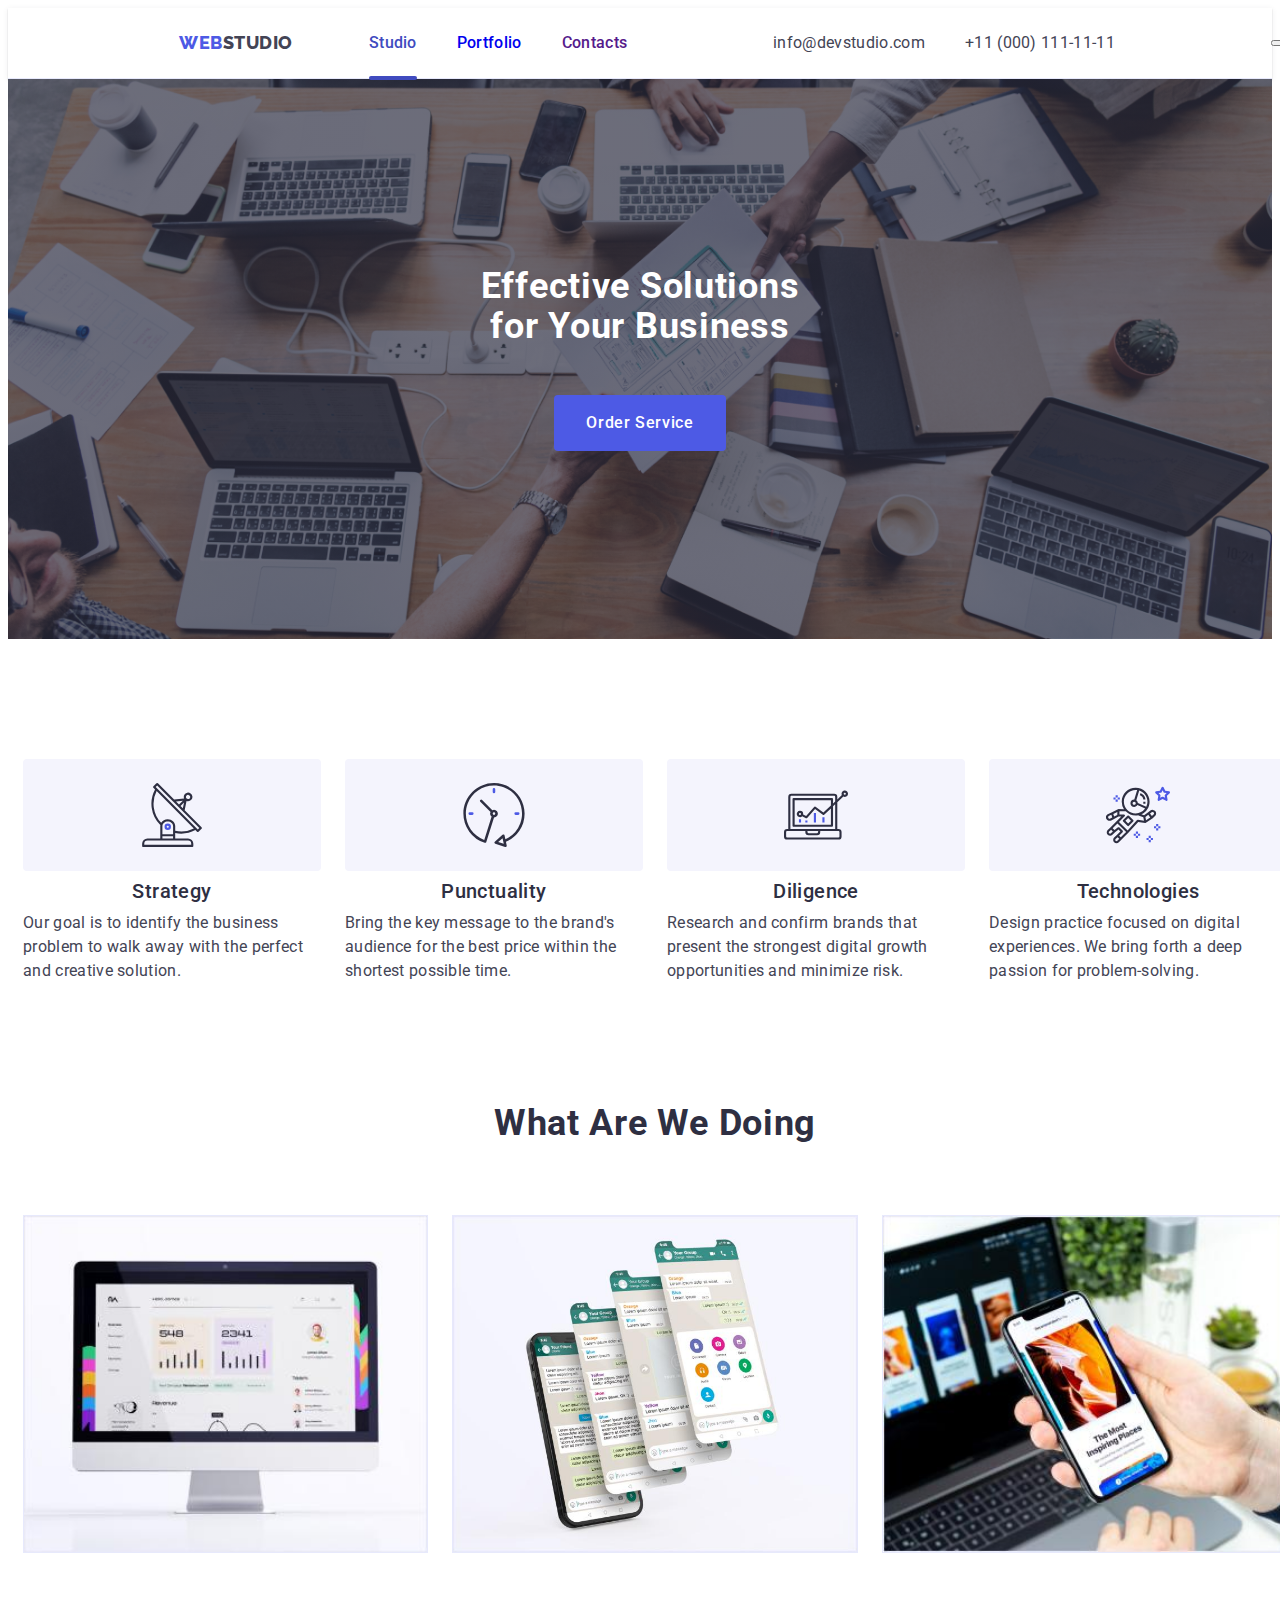
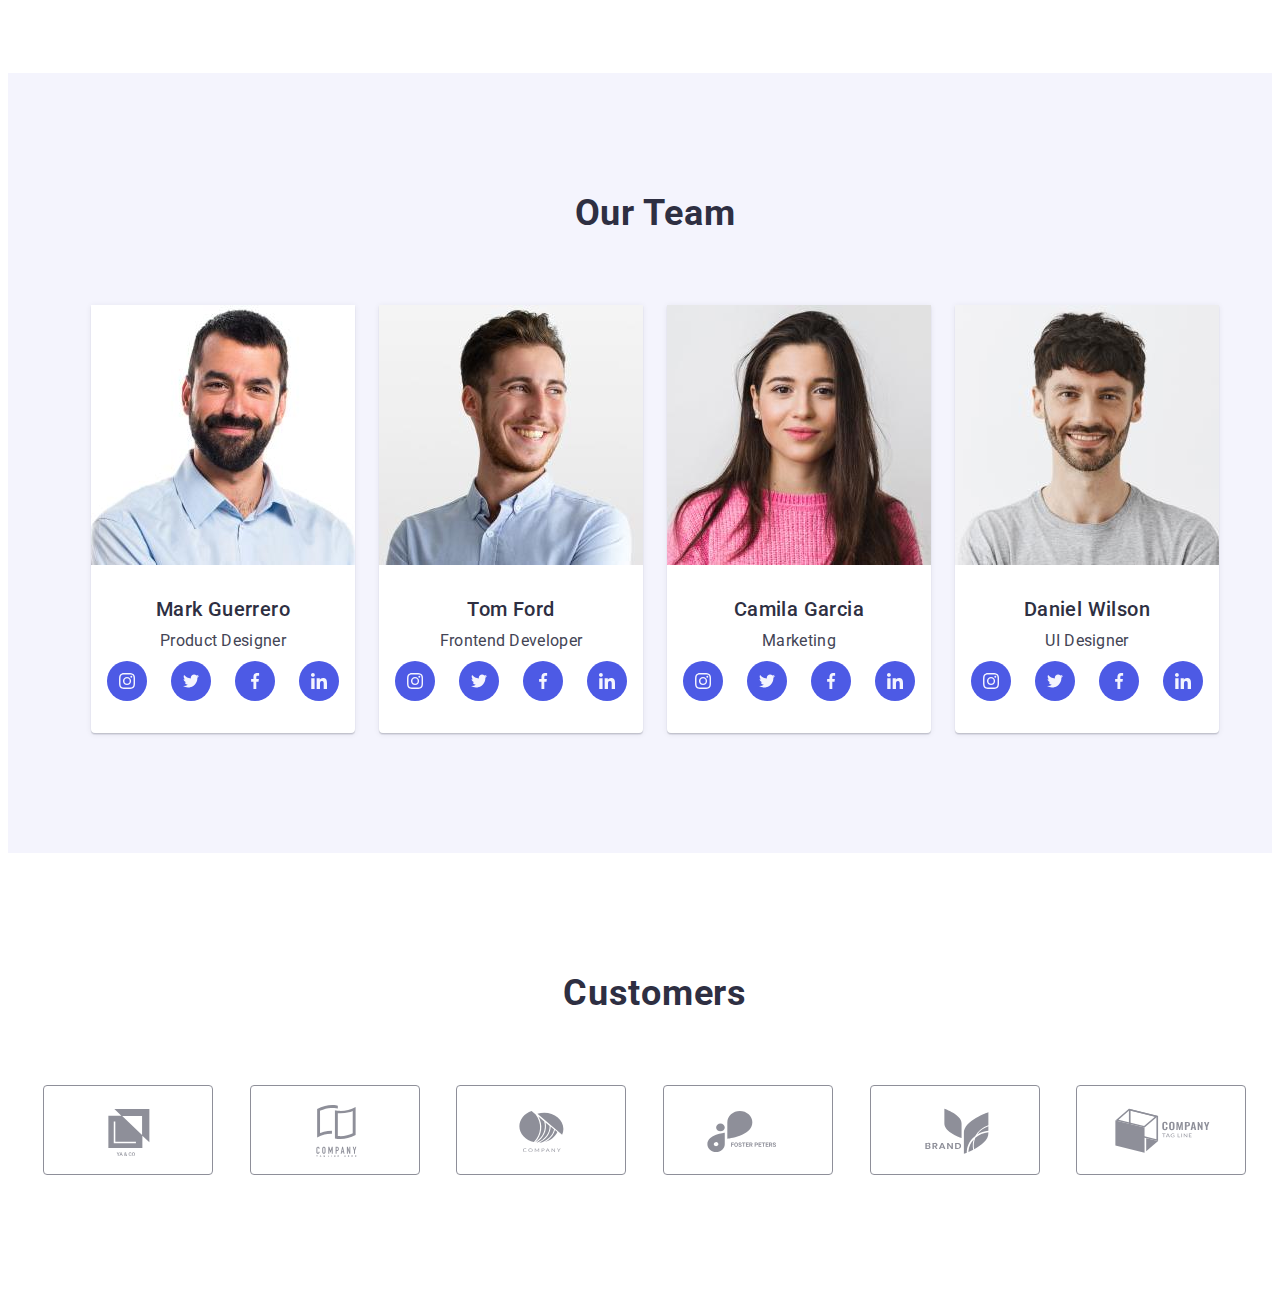
==== commit 6b0d43b7: "header-upd" ====
--- a/index.html
+++ b/index.html
@@ -23,7 +23,7 @@
   </head>
   <body>
     <!-- Шапка сайту -->
-    <!-- <header class="header">
+    <header class="header">
       <div class="container header-container">
         <nav class="header-nav">
           <a class="link header-logo" href="./index.html"
@@ -61,19 +61,20 @@
             </li>
           </ul>
         </address>
+        <button type="button"></button>
       </div>
-    </header> -->
+    </header>
 
     <main>
       <!-- HERO section  -->
-      <!-- <section class="hero">
+      <section class="hero">
         <div class="container hero-container">
           <h1 class="hero-title">Effective Solutions for Your Business</h1>
           <button class="hero-btn" type="button" data-modal-open>
             Order Service
           </button>
         </div>
-      </section> -->
+      </section>
 
       <!-- Benefits section  -->
       <section class="benefits">
@@ -138,13 +139,24 @@
           <h2 class="our-work-title">What are we doing</h2>
           <ul class="list our-work-list">
             <li class="our-work-item">
-              <img src="./images/photo_mon.jpg" alt="PC" width="360" />
-            </li>
-            <li class="our-work-item">
-              <img src="./images/photo_tel.jpg" alt="Smartphone" width="360" />
+              <img
+                srcset="./images/photo_mon.jpg 1x, ./images/photo_mon-2x.jpg 2x"
+                src="./images/photo_mon.jpg"
+                alt="PC"
+                width="360"
+              />
             </li>
             <li class="our-work-item">
               <img
+                srcset="./images/photo_tel.jpg 1x, ./images/photo_tel-2x.jpg 2x"
+                src="./images/photo_tel.jpg"
+                alt="Smartphone"
+                width="360"
+              />
+            </li>
+            <li class="our-work-item">
+              <img
+                srcset="./images/photo_wt.jpg 1x, ./images/photo_wt-2x.jpg 2x"
                 src="./images/photo_wt.jpg"
                 alt="Working Table"
                 width="360"
@@ -161,8 +173,10 @@
             <li class="our-team-item">
               <img
                 class="team-member-photo"
+                srcset="./images/photo_pd.jpg 1x, ./images/photo_pd-2x.jpg 2x"
                 src="./images/photo_pd.jpg"
-                alt="PD Photo"
+                alt="PD
+              Photo"
                 width="264"
               />
               <div class="team-member-info">
@@ -239,6 +253,7 @@
             <li class="our-team-item">
               <img
                 class="team-member-photo"
+                srcset="./images/photo_fd.jpg 1x, ./images/photo_fd-2x.jpg 2x"
                 src="./images/photo_fd.jpg"
                 alt="FD Photo"
                 width="264"
@@ -318,6 +333,7 @@
             <li class="our-team-item">
               <img
                 class="team-member-photo"
+                srcset="./images/photo_m.jpg 1x, ./images/photo_m-2x.jpg 2x"
                 src="./images/photo_m.jpg"
                 alt="M Photo"
                 width="264"
@@ -396,6 +412,7 @@
             <li class="our-team-item">
               <img
                 class="team-member-photo"
+                srcset="./images/photo_uid.jpg 1x, ./images/photo_uid-2x.jpg 2x"
                 src="./images/photo_uid.jpg"
                 alt="UID Photo"
                 width="264"
--- a/css/styles.css
+++ b/css/styles.css
@@ -54,6 +54,8 @@
 img {
     display: block;
     width: 100%;
+    height: auto;
+
 }
 
 .link {
@@ -86,13 +88,169 @@
     clip: rect(0 0 0 0);
     overflow: hidden;
 }
-
-
-.benefits {padding: 96px 0;}
+.header {
+    border-bottom: 1px solid #e7e9fc;
+    box-shadow: 0px 2px 1px rgba(46, 47, 66, 0.08), 0px 1px 1px rgba(46, 47, 66, 0.16),
+        0px 1px 6px rgba(46, 47, 66, 0.08);
+}
+
+.header-container {
+    display: flex;
+    align-items: center;
+}
+
+.header-logo {
+    /* margin:25px 76px 25px 176px; */
+    font-family: 'Raleway', sans-serif;
+    font-style: normal;
+    font-weight: 800;
+    font-size: 18px;
+    line-height: 1.17;
+    letter-spacing: 0.03em;
+    text-transform: uppercase;
+    color: #4D5AE5;
+}
+
+.header-logo-alt {
+    color: var(--secondary-text-color);
+}
+
+.header-nav {
+    display: flex;
+    align-items: center;
+    flex-grow: 1;
+    height: 70px;
+    margin-left: 16px;
+}
+
+
+.header-list {
+    display: none;
+    gap: 40px;
+}
+
+.header-list-item {
+    font-weight: 500;
+    font-size: 16px;
+    line-height: 24px;
+    letter-spacing: 0.02em;
+    color: var(--main-text-color);
+}
+
+.header-list-link {
+    display: inline-block;
+    padding: 24px 0;
+    transition: color var(--transition);
+}
+
+.active-p {
+    position: relative;
+    color: #404bbf;
+}
+
+.active-p::after {
+    position: absolute;
+    content: '';
+    left: 0;
+    width: 100%;
+    bottom: -1px;
+    height: 4px;
+    border-radius: 2px;
+    background-color: #404BBF;
+}
+
+/* .heder-contacts {margin-right: 16px;} */
+.header-contacts-list {
+    display: none;
+    gap: 40px;
+}
+
+.header-contacts-link {
+    color: var(--secondary-text-color);
+    font-weight: 400;
+    font-style: 16px;
+    line-height: 24px;
+    letter-spacing: 0.02em;
+    transition: color var(--transition);
+}
+
+.header-list-link:hover,
+.header-contacts-link:hover {
+    color: #404bbf;
+}
+
+.header-list-link:focus,
+.header-contacts-link:focus {
+    color: #404bbf;
+}
+.hero-container {
+    display: flex;
+    flex-direction: column;
+    align-items: center;
+    padding: 112px 0 112px;
+    background-image: linear-gradient(rgba(46, 47, 66, 0.7), rgba(46, 47, 66, 0.7)), url(../images/Hero-bckgrnd-img-mob.jpg);
+    background-repeat: no-repeat;
+    background-size: cover;
+    background-position: center;
+    /* font-weight: 50px; */
+    /* max-width: 1440px; */
+    /* block-size: 1440px 600px; */
+}
+@media (min-device-pixel-ratio: 2),
+(min-resolution: 192dpi),
+(min-resolution: 2dppx) {
+    .hero-container {
+    background-image: linear-gradient(rgba(46, 47, 66, 0.7), rgba(46, 47, 66, 0.7)), url(../images/Hero-bckgrnd-img-mob.jpg);
+    }
+}
+
+.hero-title {
+    /* margin: 0 auto; */
+    margin-bottom: 72px;
+    max-width: 320px;
+    font-style: normal;
+    font-weight: 700;
+    font-size: 36px;
+    line-height: 1.11;
+    text-align: center;
+    letter-spacing: 0.72px;
+    color: var(--first-font);
+}
+
+.hero-btn {
+    display: block;
+    min-width: 169px;
+    height: 56px;
+    font-family: inherit;
+    font-weight: 500;
+    font-size: 16px;
+    line-height: 1.5;
+    letter-spacing: 0.64px;
+    color: var(--first-font);
+    background-color: var(--button-background-color);
+    cursor: pointer;
+    align-items: center;
+    margin: 0 auto;
+    padding: 16px 32px;
+    border: none;
+    box-shadow: 0 4px 4px rgba(0 0 0 0.15);
+    border-radius: 4px;
+    transition: background-color 250ms cubic-bezier(0.4, 0, 0.2, 1);
+
+}
+
+.hero-btn:hover,
+.hero-btn:focus {
+    background-color: #404BBF;
+}
+.benefits {padding-top: 96px;
+        padding-bottom: 96px;}
+
 .benefits-list {
     display: flex;
     flex-direction: column;
     gap: 72px;}
+
 .benefits-item{width: 100%;}
 .benefits-icon{display: none;}
 .benefits-title {text-align: center;
@@ -102,7 +260,8 @@
 
 .our-team {
     background-color: #f4f4fd;
-    padding: 96px 0;
+    padding-top: 96px;
+    padding-bottom: 96px;
 }
 
 .our-team-title {
@@ -170,7 +329,8 @@
 .team-member-social-link-icon {
     fill: #f4f4fd;
 }
-.our-customers{padding: 96px 0;}
+.our-customers {padding-top: 96px;
+padding-bottom: 96px;}
 
 .customers-title {margin-bottom: 72px;}
 
@@ -185,7 +345,8 @@
 .customers-item {
     width: calc((100% - 48px) / 2);
     height: 88px;
-}
+  }
+
 .customer-link { 
     max-width: 190px;
     height: 100%;
@@ -213,12 +374,50 @@
 .customers-item-icon {
     fill: currentColor;
 }
-@media screen and (min-width:428px) and (max-width:767px) {
-
-}
+@media screen and (min-width:428px) and (max-width:767px) {}
+
 
 @media screen and (min-width:768px) and (max-width:1157px) {
-    .container{max-width: 768px;}
+
+    .container{min-width: 768px;}
+        .header-list {
+            display: flex;
+            gap: 40px;
+            margin-left:120px;
+            }
+        
+        .header-contacts-list {
+            display: flex;
+            flex-direction: column;
+            gap: 12px;
+            margin-right: 16px;
+                }
+.header-contacts-link {
+    color: var(--secondary-text-color);
+    font-weight: 400;
+    font-size: 12px;
+    line-height: 14px;
+    letter-spacing: 0.48px;
+    transition: color var(--transition);
+}
+        .hero-container {
+            background-image: linear-gradient(rgba(46, 47, 66, 0.7), rgba(46, 47, 66, 0.7)), url(../images/Hero-bckgrnd-img-tab.jpg);
+        }
+                @media (min-device-pixel-ratio: 2),
+                (min-resolution: 192dpi),
+                (min-resolution: 2dppx) {
+                    .hero-container {
+                         background-image: linear-gradient(rgba(46, 47, 66, 0.7), rgba(46, 47, 66, 0.7)), url(../images/Hero-bckgrnd-img-tab.jpg);
+                    }
+                }
+        .hero-title {
+            margin-bottom: 36px;
+            max-width: 496px;
+            font-size: 56px;
+            line-height: 1.07;
+            letter-spacing: 1.12px;
+                }
+      
     .benefits-list {display:flex;
                 flex-direction: row;
                 flex-wrap: wrap;
@@ -241,12 +440,37 @@
                     width: calc((100% - 72px) / 3);
                     height: 88px;
 }
-    
+        .customer-link {
+            max-width: 168px;}
 }
 @media screen and (min-width:1158px) {
         
-        .container {max-width: 1158px;}     
-
+        .container {min-width: 1158px;} 
+        .header-nav{margin-left: 156px;}
+         .header-list {
+                display: flex;
+                gap: 40px;
+                margin-left: 76px ;
+                               }
+                .header-contacts-list {
+                    display: flex;
+                    gap: 40px;
+                    margin-right: 156px;
+                }
+        
+        .hero-container {padding: 188px 0 188px;
+        background-image: linear-gradient(rgba(46, 47, 66, 0.7), rgba(46, 47, 66, 0.7)), url(../images/Hero-bckgrnd-img.jpg);}
+
+        .hero-title {
+            margin-bottom: 48px;
+            /* max-width: 496px; */
+            /* font-size: 56px; */
+            /* line-height: 1.07;
+            letter-spacing: 1.12px; */
+                }
+          
+        .benefits{padding-top: 120px;
+                padding-bottom: 120px;}
         .benefits-list {
                 /* display: flex; */
                 flex-direction: row;
@@ -272,6 +496,8 @@
             .benefits-item {
                 width: calc((100% - 72px)/4);
             }
+            
+            .our-work {padding-bottom: 120px;}
 
             .our-work-container {
                 display:block;
@@ -284,15 +510,17 @@
                 display: flex;
                 flex-direction: row;
                 gap: 24px;
-                padding-bottom: 120px;
+                /* justify-content: center; */
+                /* padding-bottom: 120px; */
                         }
             
             .our-work-item {
-                width:calc((100% - 72px)/3) ;
+                width:calc((100% - 48px)/3) ;
                 border: 1px solid #e7e9fc;
                         }
             .our-team {
-                padding: 120px 0;
+                padding-top: 120px;
+                padding-bottom: 120px;
                     }
             .our-team-list {flex-wrap: wrap;
                     flex-direction: row;
@@ -300,11 +528,15 @@
                     column-gap: 24px;
                     }
                   .our-customers {
-                      padding: 120px 0;
+                      padding-top: 120px;
+                      padding-bottom: 120px;
                   }
                 .customers-item {
                     width: calc((100% - 120px) / 6);
                     height: 88px;
                 }
+                                .customer-link {
+                                    max-width: 168px;
+                                }
         }
     
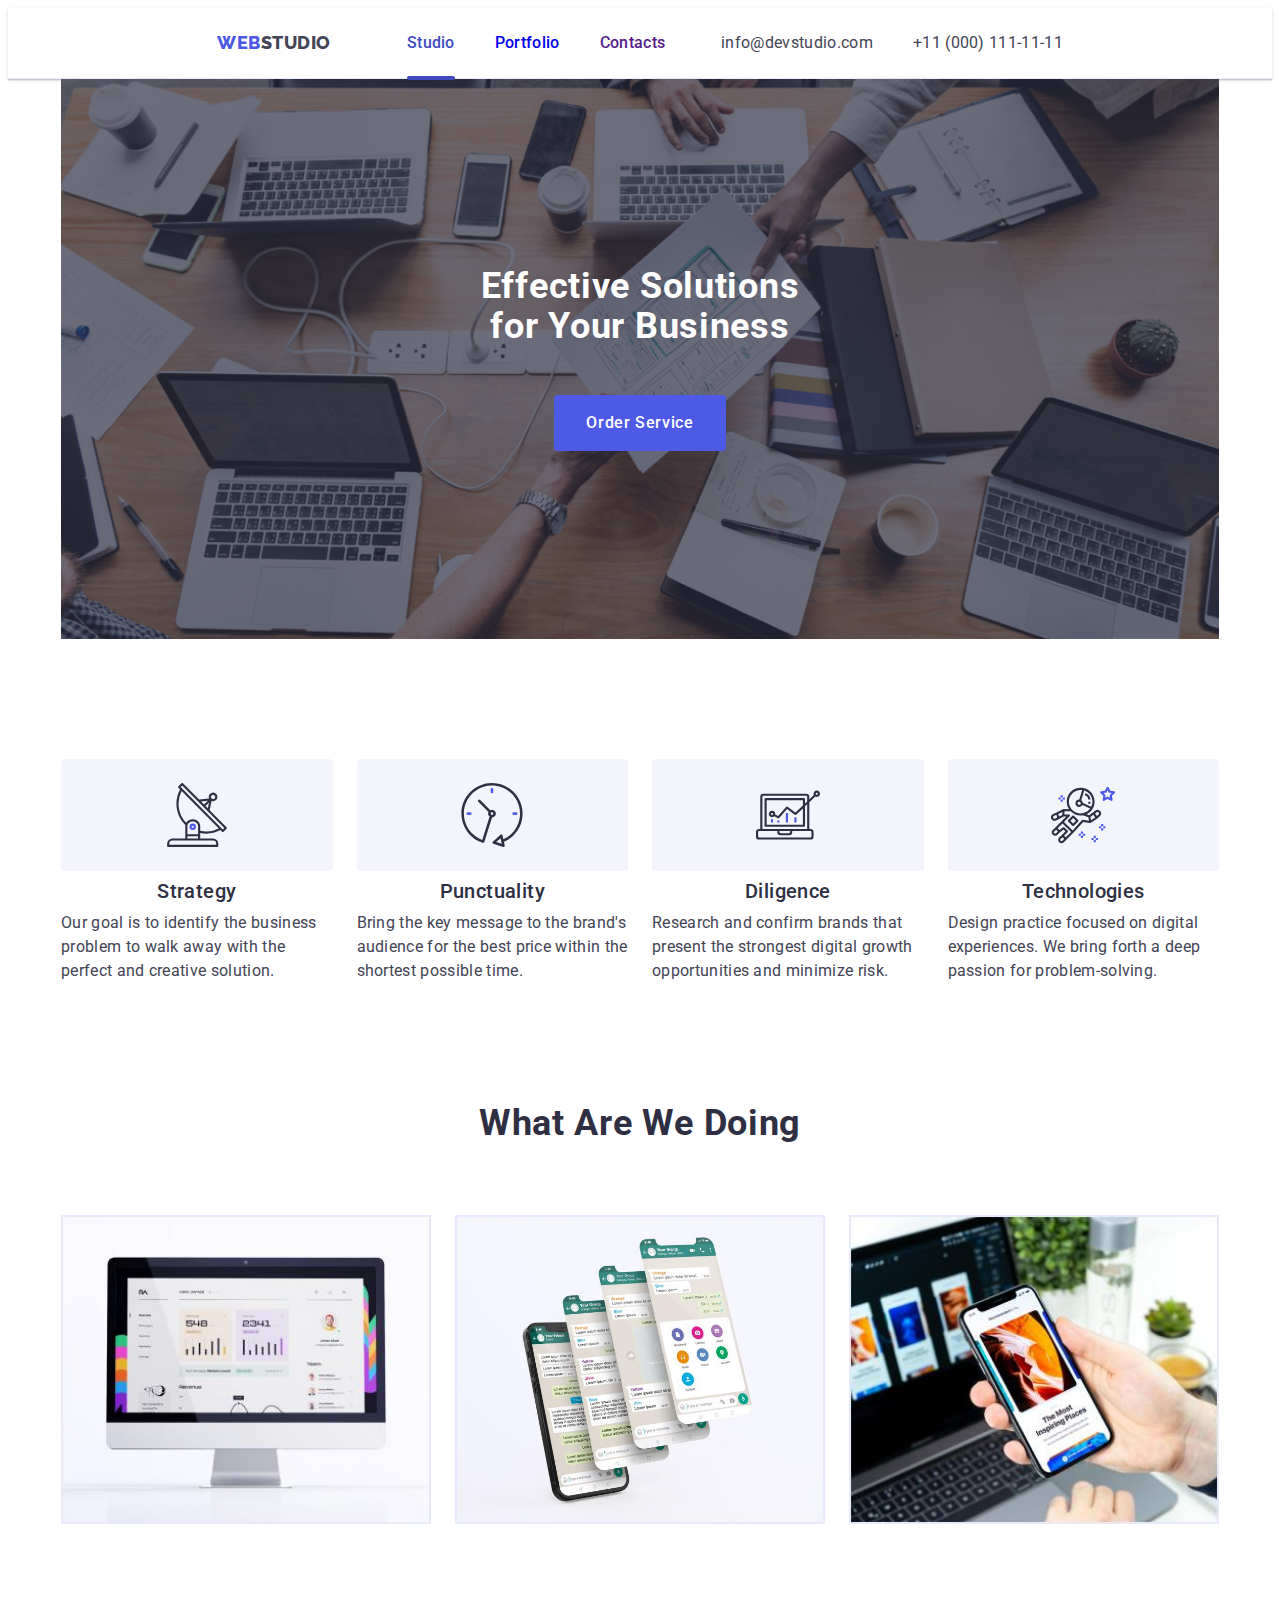
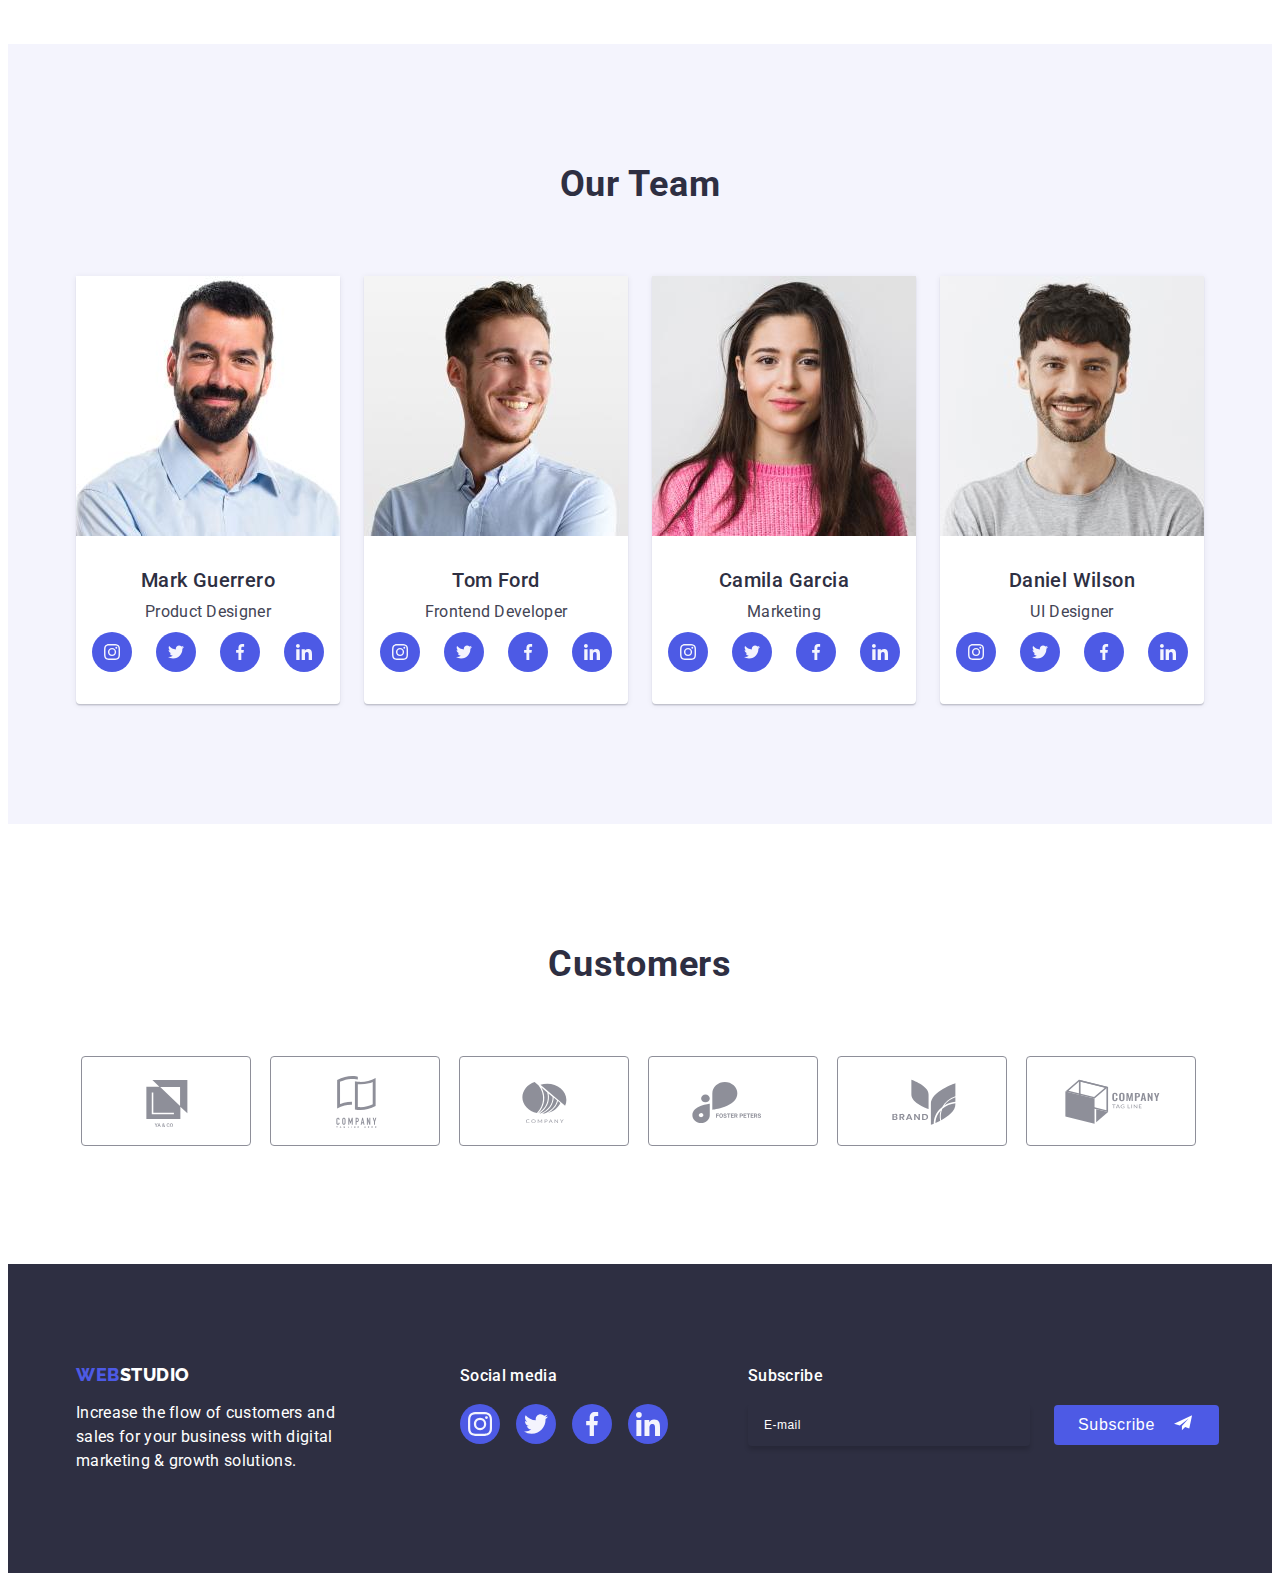
==== commit 6814ff23: "мучался мучался" ====
--- a/index.html
+++ b/index.html
@@ -61,7 +61,11 @@
             </li>
           </ul>
         </address>
-        <button type="button"></button>
+        <!-- <button class="open-mob-btn" type="button">
+          <svg class="open-mob-btn-icon">
+            <use href="./images/icons.svg#icon-mob-menu" width="8" height="8"></use>
+          </svg>
+        </button> -->
       </div>
     </header>
 
@@ -543,95 +547,69 @@
       </section>
     </main>
 
-    <!-- <footer class="footer">
-      <div class="container footer-container">
-        <div class="footer-logo-container">
-          <a class="link header-logo footer-link" href="./index.html"
-            >Web<span class="footer-logo-alt">Studio</span></a
-          >
-
-          <p class="footer-info">
-            Increase the flow of customers and sales for your business with
-            digital marketing & growth solutions.
-          </p>
-        </div>
-        <div class="footer-social">
-          <p class="footer-social-info">Social media</p>
-          <ul class="list footer-social-list">
-            <li class="footer-social-item">
-              <a
-                class="link footer-social-link"
-                href=""
-                target="_blank"
-                rel="noopener noreferrer"
-              >
-                <svg class="footer-social-icon" width="24" height="24">
-                  <use href="./images/icons.svg#icon-instagram"></use>
-                </svg>
-              </a>
-            </li>
-            <li class="footer-social-item">
-              <a
-                class="link footer-social-link"
-                href=""
-                target="_blank"
-                rel="noopener noreferrer"
-              >
-                <svg class="footer-social-icon" width="24" height="24">
-                  <use href="./images/icons.svg#icon-twitter"></use>
-                </svg>
-              </a>
-            </li>
-            <li class="footer-social-item">
-              <a
-                class="link footer-social-link"
-                href=""
-                target="_blank"
-                rel="noopener noreferrer"
-              >
-                <svg class="footer-social-icon" width="24" height="24">
-                  <use href="./images/icons.svg#icon-facebook"></use>
-                </svg>
-              </a>
-            </li>
-            <li class="footer-social-item">
-              <a
-                class="link footer-social-link"
-                href=""
-                target="_blank"
-                rel="noopener noreferrer"
-              >
-                <svg class="footer-social-icon" width="24" height="24">
-                  <use href="./images/icons.svg#icon-linkedin"></use>
-                </svg>
-              </a>
-            </li>
-          </ul>
-        </div>
-        <div class="footer-subcribe">
-          <p class="footer-social-info">Subscribe</p>
-          <form class="footer-form">
-            <label for="mail" class="footer-form-label">
-              <input
-                type="email"
-                placeholder="E-mail"
-                name="mail"
-                id="mail"
-                class="footer-input"
-              />
-            </label>
-            <button type="submit" class="footer-form-btn">
-              Subscribe
-              <svg class="footer-form-icon" width="24" height="24">
-                <use href="./images/icons.svg#icon-telegram"></use>
+
+    <footer class="footer-section">
+    <div class="footer-container container">
+      <div class="footer-logo-container">
+        <a class="footer-logo-link link" href="./index.html">Web<span class="footer-logo-span">Studio</span></a>
+        <p class="footer-text">
+          Increase the flow of customers and sales for your business with digital
+          marketing & growth solutions.
+        </p>
+      </div>
+
+      <div class="footer-social-container">
+        <p class="footer-social-text">Social media</p>
+        <ul class="footer-social-list list">
+          <li class="footer-item">
+            <a class="footer-social-link link" href="" target="_blank" rel="noopener noreferrer" aria-label="instagram">
+              <svg class="socials-icon" width="24" height="24">
+                <use href="./images/icons.svg#icon-instagram"></use>
               </svg>
-            </button>
-          </form>
-        </div>
+            </a>
+          </li>
+          <li class="footer-item">
+            <a class="footer-social-link link" href="" target="_blank" rel="noopener noreferrer" aria-label="twitter">
+              <svg class="socials-icon" width="24" height="24">
+                <use href="./images/icons.svg#icon-twitter"></use>
+              </svg>
+            </a>
+          </li>
+          <li class="footer-item">
+            <a class="footer-social-link link" href="" target="_blank" rel="noopener noreferrer" aria-label="facebook">
+              <svg class="socials-icon" width="24" height="24">
+                <use href="./images/icons.svg#icon-facebook"></use>
+              </svg>
+            </a>
+          </li>
+          <li class="footer-item">
+            <a class="footer-social-link link" href="" target="_blank" rel="noopener noreferrer" aria-label="linkedin">
+              <svg class="socials-icon" width="24" height="24">
+                <use href="./images/icons.svg#icon-linkedin"></use>
+              </svg>
+            </a>
+          </li>
+        </ul>
       </div>
-    </footer> -->
-
-    <!-- <div class="backdrop is-hidden" data-modal>
+      <div class="footer-form-container">
+        <p class="footer-form-text">Subscribe</p>
+        <form class="footer-form">
+          <label class="footer-label" for="footer-email" aria-label="footer email">
+            <input class="footer-input" type="email" name="footer-email" id="footer-email" placeholder="E-mail" />
+          </label>
+          <button class="footer-button" type="submit">Subscribe
+            <svg class="footer-button-icon" width="24" height="24">
+              <use href="./images/icons.svg#icon-telegram"></use>
+            </svg>
+          </button>
+        </form>
+      </div>
+    </div>
+  </footer>
+
+    
+
+    <div class="backdrop is-hidden" data-modal>
       <div class="modal-w">
         <button type="button" class="modal-btn" data-modal-close>
           <svg class="modal-btn-icon" width="8" height="8">
@@ -721,7 +699,14 @@
           <button type="submit" class="modal-send-btn">Send</button>
         </form>
       </div>
-    </div> -->
+    </div>
+
+
+    
+
     <script src="./js/modal.js"></script>
+    <!-- <script src="./js/menu.js"></script> -->
   </body>
 </html>
+</body>
+</html>--- a/css/styles.css
+++ b/css/styles.css
@@ -57,7 +57,10 @@
     height: auto;
 
 }
-
+.button {
+    font-family: inherit;
+    cursor: pointer;
+}
 .link {
     text-decoration: none;
     font-style: normal;
@@ -88,6 +91,8 @@
     clip: rect(0 0 0 0);
     overflow: hidden;
 }
+
+
 .header {
     border-bottom: 1px solid #e7e9fc;
     box-shadow: 0px 2px 1px rgba(46, 47, 66, 0.08), 0px 1px 1px rgba(46, 47, 66, 0.16),
@@ -183,6 +188,8 @@
 .header-contacts-link:focus {
     color: #404bbf;
 }
+
+
 .hero-container {
     display: flex;
     flex-direction: column;
@@ -196,11 +203,12 @@
     /* max-width: 1440px; */
     /* block-size: 1440px 600px; */
 }
+
 @media (min-device-pixel-ratio: 2),
 (min-resolution: 192dpi),
 (min-resolution: 2dppx) {
     .hero-container {
-    background-image: linear-gradient(rgba(46, 47, 66, 0.7), rgba(46, 47, 66, 0.7)), url(../images/Hero-bckgrnd-img-mob.jpg);
+        background-image: linear-gradient(rgba(46, 47, 66, 0.7), rgba(46, 47, 66, 0.7)), url(../images/Hero-bckgrnd-img-mob.jpg);
     }
 }
 
@@ -243,20 +251,34 @@
 .hero-btn:focus {
     background-color: #404BBF;
 }
-.benefits {padding-top: 96px;
-        padding-bottom: 96px;}
+
+.benefits {
+    padding-top: 96px;
+    padding-bottom: 96px;
+}
 
 .benefits-list {
     display: flex;
     flex-direction: column;
-    gap: 72px;}
-
-.benefits-item{width: 100%;}
-.benefits-icon{display: none;}
-.benefits-title {text-align: center;
-                margin-bottom: 8px;}
-
-.our-work-container {display: none;}
+    gap: 72px;
+}
+
+.benefits-item {
+    width: 100%;
+}
+
+.benefits-icon {
+    display: none;
+}
+
+.benefits-title {
+    text-align: center;
+    margin-bottom: 8px;
+}
+
+.our-work-container {
+    display: none;
+}
 
 .our-team {
     background-color: #f4f4fd;
@@ -274,12 +296,14 @@
     align-items: center;
     gap: 72px;
 }
+
 .our-team-item {
     max-width: 264px;
     background-color: var(--first-font);
     box-shadow: 0px 1px 6px rgba(46, 47, 66, 0.08), 0px 1px 1px rgba(46, 47, 66, 0.16), 0px 2px 1px rgba(46, 47, 66, 0.08);
     border-radius: 0 0 4px 4px;
-  }
+}
+
 .team-member-info {
     padding: 32px 0;
 }
@@ -329,10 +353,15 @@
 .team-member-social-link-icon {
     fill: #f4f4fd;
 }
-.our-customers {padding-top: 96px;
-padding-bottom: 96px;}
-
-.customers-title {margin-bottom: 72px;}
+
+.our-customers {
+    padding-top: 96px;
+    padding-bottom: 96px;
+}
+
+.customers-title {
+    margin-bottom: 72px;
+}
 
 .customers-list {
     display: flex;
@@ -345,9 +374,9 @@
 .customers-item {
     width: calc((100% - 48px) / 2);
     height: 88px;
-  }
-
-.customer-link { 
+}
+
+.customer-link {
     max-width: 190px;
     height: 100%;
     display: flex;
@@ -374,169 +403,714 @@
 .customers-item-icon {
     fill: currentColor;
 }
-@media screen and (min-width:428px) and (max-width:767px) {}
-
-
-@media screen and (min-width:768px) and (max-width:1157px) {
-
-    .container{min-width: 768px;}
-        .header-list {
-            display: flex;
-            gap: 40px;
-            margin-left:120px;
-            }
-        
-        .header-contacts-list {
-            display: flex;
-            flex-direction: column;
-            gap: 12px;
-            margin-right: 16px;
-                }
-.header-contacts-link {
-    color: var(--secondary-text-color);
+
+.footer-section {
+    padding-top: 96px;
+    padding-bottom: 96px;
+
+    background-color: #2E2F42;
+}
+
+.footer-container {
+    display: flex;
+    flex-direction: column;
+    align-items: center;
+    text-align: center;
+    gap: 72px;
+}
+
+.footer-logo-container {
+    margin: auto;
+}
+
+.footer-logo-link {
+    display: inline-block;
+    margin-bottom: 18px;
+
+    font-family: "Raleway", sans-serif;
+    font-weight: 800;
+    font-size: 18px;
+    line-height: 1.17;
+    letter-spacing: 0.03em;
+    text-transform: uppercase;
+
+    color: var(--button-background-color);
+}
+
+.footer-logo-span {
+    font-family: "Raleway", sans-serif;
+    font-weight: 800;
+    font-size: 18px;
+    line-height: 1.17;
+    letter-spacing: 0.03em;
+    text-transform: uppercase;
+
+    color: var(--first-font);
+}
+
+.footer-text {
+    /* width: 264px; */
+    max-width: 268px;
+    font-size: 16px;
+    line-height: 1.5;
+    letter-spacing: 0.02em;
+    color:#FFFFFF;
+}
+
+.footer-social-text {
+    margin-bottom: 16px;
+    font-weight: 500;
+    font-style: 16px;
+    line-height: 1.5;
+    letter-spacing: 0.02em;
+
+    color: #FFFFFF;
+}
+
+.footer-social-list {
+    display: flex;
+    align-items: center;
+    justify-content: center;
+    gap: 16px;
+}
+
+.footer-social-link {
+    display: flex;
+    align-items: center;
+    justify-content: center;
+
+    width: 100%;
+    height: 100%;
+
+    border-radius: 50%;
+
+    background: var(--button-background-color);
+    fill: #FFFFFF;
+
+    transition: color var(--transition);
+}
+
+.footer-item {
+    width: 40px;
+    height: 40px;
+}
+
+.footer-social-link:hover,
+.footer-social-link:focus {
+    background-color: #31D0AA;
+}
+
+.footer-form-container {
+    width: 100%;
+}
+
+.footer-form {
+        display: flex;
+        flex-direction: column;
+        align-items: center;
+        justify-content: center;
+
+    gap: 24px;
+}
+
+.footer-form-text {
+    font-weight: 500;
+    font-size: 16px;
+    line-height: 1.5;
+    letter-spacing: 0.02em;
+    margin-bottom: 16px;
+    color: #FFFFFF;
+}
+
+.footer-label {
+    width: 100%;
+}
+
+.footer-input {
+    display: block;
+    padding-left: 16px;
+
+    width: 100%;
+    height: 40px;
+    font-size: 12px;
+    line-height: 1.5;
+    letter-spacing: 0.04em;
+
+    border-radius: 4px;
+    border: 1px solid var(--footer-input-border);
+    opacity: 0.30000001192092896;
+    box-shadow: 0px 4px 4px 0px rgba(0, 0, 0, 0.15);
+
+    background-color: transparent;
+    color:#FFFFFF;
+}
+
+.footer-input::placeholder {
+    font-size: 12px;
+    line-height: 2;
+    letter-spacing: 0.04em;
+
+    color: #FFFFFF;
+}
+
+.footer-button {
+    display: flex;
+    align-items: center;
+    justify-content: center;
+    cursor: pointer;
+    font-weight: 500;
+    font-size: 16px;
+    line-height: 1.5;
+    letter-spacing: 0.04em;
+    min-width: 165px;
+    height: 40px;
+    border-radius: 4px;
+    border: none;
+
+    font-weight: 500;
+    font-size: 16px;
+    line-height: 1.5;
+    letter-spacing: 0.04em;
+
+    background:#4D5AE5;
+    color: #FFFFFF;
+}
+
+.footer-button-icon {
+    margin-left: 16px;
+}
+
+.backdrop {
+    width: 100%;
+    height: 100%;
+    position: fixed;
+    top: 0;
+    left: 0;
+    z-index: 2;
+    background-color: rgba(46, 47, 66, 0.4);
+    transition: opacity 250ms cubic-bezier(0.4, 0, 0.2, 1), visibility 250ms cubic-bezier(0.4, 0, 0.2, 1);
+}
+
+.is-hidden {
+    opacity: 0;
+    visibility: hidden;
+    pointer-events: none;
+}
+
+.modal-w {
+    position:absolute;
+    top: 50%;
+    left: 50%;
+    transform: translate(-50%, -50%) scale(1);
+    transition: transform var(--transition);
+    width: 392px;
+    min-height: 584px;
+    padding: 72px 24px 24px 24px;
+    background-color: #fcfcfc;
+    box-shadow: 0px 1px 1px rgba(0, 0, 0, 0.14),
+        0px 1px 3px rgba(0, 0, 0, 0.12),
+        0px 2px 1px rgba(0, 0, 0, 0.2);
+    border-radius: 4px;
+    transition: transform 250ms cubic-bezier(0.4, 0, 0.2, 1);
+}
+
+.backdrop.is-hidden .modal-w {
+    transform: translate(-50%, -50%) scale(0);
+}
+
+.modal-btn {
+    position: absolute;
+    display: flex;
+    align-items: center;
+    justify-content: center;
+    width: 24px;
+    height: 24px;
+    top: 24px;
+    right: 24px;
+    border-radius: 50%;
+    background-color: #E7E9FC;
+    border: 1px solid rgba(0, 0, 0, 0.1);
+    padding: 0;
+    cursor: pointer;
+    transition: background-color 250ms cubic-bezier(0.4, 0, 0.2, 1), border 250ms cubic-bezier(0.4, 0, 0.2, 1);
+}
+
+.modal-btn:hover {
+    background-color: #404bbf;
+    border: none;
+}
+
+.modal-btn:focus {
+    background-color: #404bbf;
+    border: none;
+}
+
+.modal-btn-icon {
+    transition: fill 250ms cubic-bezier(0.4, 0, 0.2, 1);
+}
+
+.modal-btn:hover .modal-btn-icon {
+    fill: #ffffff
+}
+
+.modal-btn:focus .modal-btn-icon {
+    fill: #ffffff
+}
+
+.modal-title {
+    font-style: normal;
+    font-weight: 500;
+    font-size: 16px;
+    line-height: 1.5;
+    text-align: center;
+    letter-spacing: 0.02em;
+    color: var(--main-text-color);
+    max-width: 360px;
+    margin-bottom: 16px;
+}
+
+
+.order-form-block {
+    margin-bottom: 8px;
+}
+
+.modal-label {
+    font-size: 12px;
+    line-height: 1.17;
+    letter-spacing: 0.04em;
+    color: var(--icon-color);
+    display: block;
+    margin-bottom: 4px;
+}
+
+.order-form-area {
+    position: relative;
+}
+
+
+.modal-input {
+    width: 100%;
+    position: relative;
+    border-radius: 4px;
+    border: 1px solid rgba(46, 47, 66, 0.40);
+    height: 40px;
+    background-color: transparent;
+    outline: transparent;
+    padding-left: 38px;
+    transition: border-color 250ms cubic-bezier(0.4, 0, 0.2, 1);
+}
+
+.modal-input:focus {
+    border-color: #4D5AE5
+}
+
+.modal-svg {
+    position: absolute;
+    left: 16px;
+    top: 50%;
+    transform: translateY(-50%);
+    transition: fill 250ms cubic-bezier(0.4, 0, 0.2, 1);
+}
+
+.modal-input:focus+.modal-svg {
+    fill: #4D5AE5;
+}
+
+.order-form-comment {
+    margin-bottom: 16px;
+}
+
+.modal-comment-block {
+    width: 100%;
+    height: 120px;
+    font-size: 12px;
+    line-height: 1.17;
+    letter-spacing: 0.04em;
+    padding: 8px 16px;
+    color: rgba(46, 47, 66, 0.4);
+    border: 1px solid rgba(46, 47, 66, 0.4);
+    border-radius: 4px;
+    background-color: transparent;
+    resize: none;
+    outline: transparent;
+    transition: border-color 250ms cubic-bezier(0.4, 0, 0.2, 1);
+}
+
+.modal-comment-block:focus {
+    border-color: #4D5AE5;
+}
+
+.modal-comment-block::placeholder {
     font-weight: 400;
     font-size: 12px;
-    line-height: 14px;
-    letter-spacing: 0.48px;
-    transition: color var(--transition);
-}
+    line-height: 1.17;
+    letter-spacing: 0.04em;
+    color: rgba(46, 47, 66, 0.4)
+}
+
+.privacy-check-block {
+    margin-bottom: 24px;
+}
+
+.privacy-label {
+    font-size: 12px;
+    line-height: 1.17;
+    letter-spacing: 0.04em;
+    color: var(--icon-color);
+}
+
+.privacy-label-alt {
+    width: 16px;
+    height: 16px;
+    border-radius: 2px;
+    border: 1px solid rgba(46, 47, 66, 0.4);
+    transition: background-color 250ms cubic-bezier(0.4, 0, 0.2, 1), border 250ms cubic-bezier(0.4, 0, 0.2, 1), fill 250ms cubic-bezier(0.4, 0, 0.2, 1);
+    display: inline-flex;
+    align-items: center;
+    justify-content: center;
+    fill: transparent;
+}
+
+.privacy-input:checked+.privacy-label span {
+    background-color: var(--background-color);
+    border: none;
+    fill: #F4F4FD;
+
+}
+
+.policy {
+    color: var(--button-background-color)
+}
+
+.modal-send-btn {
+    font-weight: 500;
+    font-size: 16px;
+    line-height: 1.5;
+    display: block;
+    align-items: center;
+    text-align: center;
+    letter-spacing: 0.04em;
+    color: #FFFFFF;
+    padding: 16px 32px 16px 32px;
+    background: #4D5AE5;
+    box-shadow: 0px 4px 4px rgba(0, 0, 0, 0.15);
+    border-radius: 4px;
+    border: none;
+    cursor: pointer;
+    margin: 24px auto;
+    min-width: 169px;
+    height: 56px;
+    transition: background-color 250ms cubic-bezier(0.4, 0, 0.2, 1);
+}
+
+.modal-send-btn:is(:hover, :focus) {
+    background-color: #404bbf;
+    border: none;
+}
+
+@media screen and (min-width: 428px) {
+    .container {
+        max-width: 428px;
+        padding-right: 16px;
+        padding-left: 16px;
+    }
+
+    .footer-form {
+        max-width: 398px;
+    }
+       .modal-w {
+        width: 392px;
+    }
+        
+
+@media screen and (min-width:768px) and (max-width:1157px) {
+
+    .container {
+        min-width: 768px;
+    }
+
+    .header-list {
+        display: flex;
+        gap: 40px;
+        margin-left: 120px;
+    }
+
+    .header-contacts-list {
+        display: flex;
+        flex-direction: column;
+        gap: 12px;
+        margin-right: 16px;
+    }
+
+    .header-contacts-link {
+        color: var(--secondary-text-color);
+        font-weight: 400;
+        font-size: 12px;
+        line-height: 14px;
+        letter-spacing: 0.48px;
+        transition: color var(--transition);
+    }
+
+        /* .mobile-open-btn {
+            display: none;
+        } */
+
+    .hero-container {
+        background-image: linear-gradient(rgba(46, 47, 66, 0.7), rgba(46, 47, 66, 0.7)), url(../images/Hero-bckgrnd-img-tab.jpg);
+    }
+
+    @media (min-device-pixel-ratio: 2),
+    (min-resolution: 192dpi),
+    (min-resolution: 2dppx) {
         .hero-container {
             background-image: linear-gradient(rgba(46, 47, 66, 0.7), rgba(46, 47, 66, 0.7)), url(../images/Hero-bckgrnd-img-tab.jpg);
         }
-                @media (min-device-pixel-ratio: 2),
-                (min-resolution: 192dpi),
-                (min-resolution: 2dppx) {
-                    .hero-container {
-                         background-image: linear-gradient(rgba(46, 47, 66, 0.7), rgba(46, 47, 66, 0.7)), url(../images/Hero-bckgrnd-img-tab.jpg);
-                    }
-                }
-        .hero-title {
-            margin-bottom: 36px;
-            max-width: 496px;
-            font-size: 56px;
-            line-height: 1.07;
-            letter-spacing: 1.12px;
-                }
-      
-    .benefits-list {display:flex;
-                flex-direction: row;
-                flex-wrap: wrap;
-                column-gap: 24px;
-                gap: 72px;
-            
-        }
+    }
+
+    .hero-title {
+        margin-bottom: 36px;
+        max-width: 496px;
+        font-size: 56px;
+        line-height: 1.07;
+        letter-spacing: 1.12px;
+    }
+
+    .benefits-list {
+        display: flex;
+        flex-direction: row;
+        flex-wrap: wrap;
+        column-gap: 24px;
+        gap: 72px;
+
+    }
+
     .benefits-item {
-                width: calc((100% - 74px) / 2);}
-
-    .benefits-title{text-align: left;}
-
-    .our-team-list {flex-wrap: wrap;
-                    flex-direction: row;
-                    justify-content: center;
-                    gap: 64px;
-                    column-gap: 24px;
-                    }
+        width: calc((100% - 74px) / 2);
+    }
+
+    .benefits-title {
+        text-align: left;
+    }
+
+    .our-team-list {
+        flex-wrap: wrap;
+        flex-direction: row;
+        justify-content: center;
+        gap: 64px;
+        column-gap: 24px;
+    }
+
     .customers-item {
-                    width: calc((100% - 72px) / 3);
-                    height: 88px;
-}
-        .customer-link {
-            max-width: 168px;}
-}
+        width: calc((100% - 72px) / 3);
+        height: 88px;
+    }
+
+    .customer-link {
+        max-width: 168px;
+    }
+
+        .footer-container {
+            flex-direction: row;
+            flex-wrap: wrap;
+            align-items: baseline;
+            text-align: start;
+            row-gap: 72px;
+            column-gap: 0;
+            max-width: 584px;
+            padding: 96px 108px;
+        }
+    
+        .footer-text {
+            max-width: 264px;
+        }
+    
+        .footer-logo-container {
+            margin: 0;
+            margin-right: 24px;
+        }
+    
+        .footer-form {
+            flex-direction: row;
+            max-width: 453px;
+        }
+    
+        .footer-input {
+            width: 264px;
+        }
+    
+        .footer-form-text {
+            text-align: start;
+        }
+
+        .modal-w {width: 408px;}
+}
+
 @media screen and (min-width:1158px) {
-        
-        .container {min-width: 1158px;} 
-        .header-nav{margin-left: 156px;}
-         .header-list {
-                display: flex;
-                gap: 40px;
-                margin-left: 76px ;
-                               }
-                .header-contacts-list {
-                    display: flex;
-                    gap: 40px;
-                    margin-right: 156px;
-                }
-        
-        .hero-container {padding: 188px 0 188px;
-        background-image: linear-gradient(rgba(46, 47, 66, 0.7), rgba(46, 47, 66, 0.7)), url(../images/Hero-bckgrnd-img.jpg);}
-
-        .hero-title {
-            margin-bottom: 48px;
-            /* max-width: 496px; */
-            /* font-size: 56px; */
-            /* line-height: 1.07;
+
+    .container {
+        min-width: 1158px;
+    }
+
+    .header-nav {
+        margin-left: 156px;
+    }
+
+    .header-list {
+        display: flex;
+        gap: 40px;
+        margin-left: 76px;
+    }
+
+    .header-contacts-list {
+        display: flex;
+        gap: 40px;
+        margin-right: 156px;
+    }
+/* .mobile-open-btn {display: none;} */
+    .hero-container {
+        padding: 188px 0 188px;
+        background-image: linear-gradient(rgba(46, 47, 66, 0.7), rgba(46, 47, 66, 0.7)), url(../images/Hero-bckgrnd-img.jpg);
+    }
+
+    .hero-title {
+        margin-bottom: 48px;
+        /* max-width: 496px; */
+        /* font-size: 56px; */
+        /* line-height: 1.07;
             letter-spacing: 1.12px; */
-                }
-          
-        .benefits{padding-top: 120px;
-                padding-bottom: 120px;}
-        .benefits-list {
-                /* display: flex; */
-                flex-direction: row;
-                flex-wrap: nowrap;
-                gap: 24px;
-            }
-        .benefits-icon {
-                display: flex;
-                flex-direction: row;
-                align-items: center;
-                justify-content: center;
-                background-color: #F4F4FD;
-                border-radius: 4px;
-                margin-bottom: 8px;
-                height: 112px;
-            }
-        
-            .benefits-list {
-                display: flex;
-                gap: 24px;
-            }
-        
-            .benefits-item {
-                width: calc((100% - 72px)/4);
-            }
-            
-            .our-work {padding-bottom: 120px;}
-
-            .our-work-container {
-                display:block;
-                        }
-            .our-work-title {
-                margin-bottom: 72px;
-                        }
-            
-            .our-work-list {
-                display: flex;
-                flex-direction: row;
-                gap: 24px;
-                /* justify-content: center; */
-                /* padding-bottom: 120px; */
-                        }
-            
-            .our-work-item {
-                width:calc((100% - 48px)/3) ;
-                border: 1px solid #e7e9fc;
-                        }
-            .our-team {
-                padding-top: 120px;
-                padding-bottom: 120px;
-                    }
-            .our-team-list {flex-wrap: wrap;
-                    flex-direction: row;
-                    justify-content: center;
-                    column-gap: 24px;
-                    }
-                  .our-customers {
-                      padding-top: 120px;
-                      padding-bottom: 120px;
-                  }
-                .customers-item {
-                    width: calc((100% - 120px) / 6);
-                    height: 88px;
-                }
-                                .customer-link {
-                                    max-width: 168px;
-                                }
-        }
-    
+    }
+
+    .benefits {
+        padding-top: 120px;
+        padding-bottom: 120px;
+    }
+
+    .benefits-list {
+        /* display: flex; */
+        flex-direction: row;
+        flex-wrap: nowrap;
+        gap: 24px;
+    }
+
+    .benefits-icon {
+        display: flex;
+        flex-direction: row;
+        align-items: center;
+        justify-content: center;
+        background-color: #F4F4FD;
+        border-radius: 4px;
+        margin-bottom: 8px;
+        height: 112px;
+    }
+
+    .benefits-list {
+        display: flex;
+        gap: 24px;
+    }
+
+    .benefits-item {
+        width: calc((100% - 72px)/4);
+    }
+
+    .our-work {
+        padding-bottom: 120px;
+    }
+
+    .our-work-container {
+        display: block;
+    }
+
+    .our-work-title {
+        margin-bottom: 72px;
+    }
+
+    .our-work-list {
+        display: flex;
+        flex-direction: row;
+        gap: 24px;
+        /* justify-content: center; */
+        /* padding-bottom: 120px; */
+    }
+
+    .our-work-item {
+        width: calc((100% - 48px)/3);
+        border: 1px solid #e7e9fc;
+    }
+
+    .our-team {
+        padding-top: 120px;
+        padding-bottom: 120px;
+    }
+
+    .our-team-list {
+        flex-wrap: nowrap;
+        flex-direction: row;
+        justify-content: center;
+        align-items: center;
+        gap: 24px;
+        /* column-gap: 24px; */
+    }
+
+    .our-customers {
+        padding-top: 120px;
+        padding-bottom: 120px;
+    }
+
+    .customers-item {
+        width: calc((100% - 120px) / 6);
+        height: 88px;
+    }
+
+    .customer-link {
+        max-width: 168px;
+    }
+
+        .footer-section {
+            padding-top: 100px;
+            padding-bottom: 100px;
+        }
+    
+        .footer-container {
+            flex-direction: row;
+            align-items: baseline;
+            text-align: start;
+            gap: 0;
+        }
+    
+        .footer-logo-link {
+            margin-bottom: 16px;
+        }
+    
+        .footer-text {
+            max-width: 264px;
+        }
+    
+        .footer-logo-container {
+            margin-right: 120px;
+        }
+    
+        .footer-social-container {
+            margin-right: 80px;
+        }
+    
+        .footer-form {
+            flex-direction: row;
+            max-width: none;
+        }
+    
+        .footer-input {
+            opacity: unset;
+            width: 264px;
+        }
+    
+        .footer-form-text {
+            text-align: start;
+        }
+    
+        .footer-form-container {
+            width: unset;
+        }
+        .modal-w {
+            width: 408px;
+        }
+}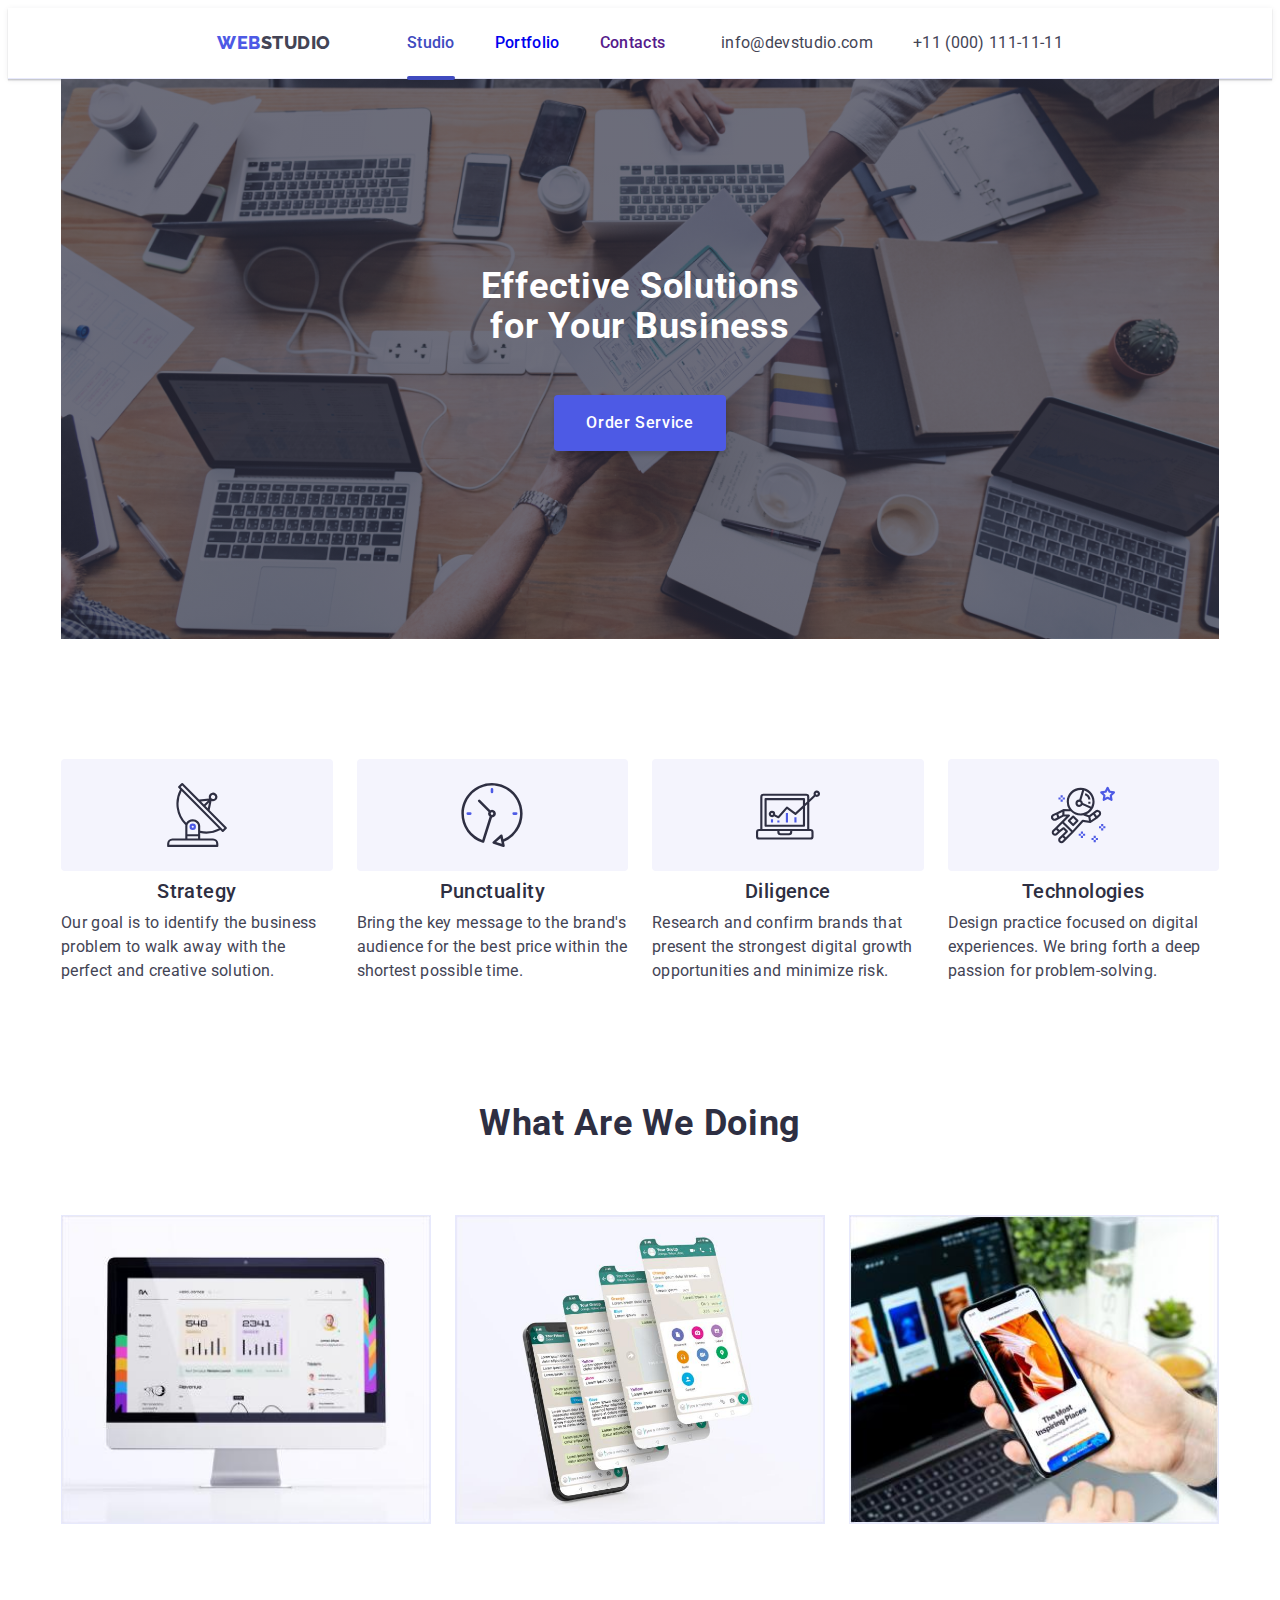
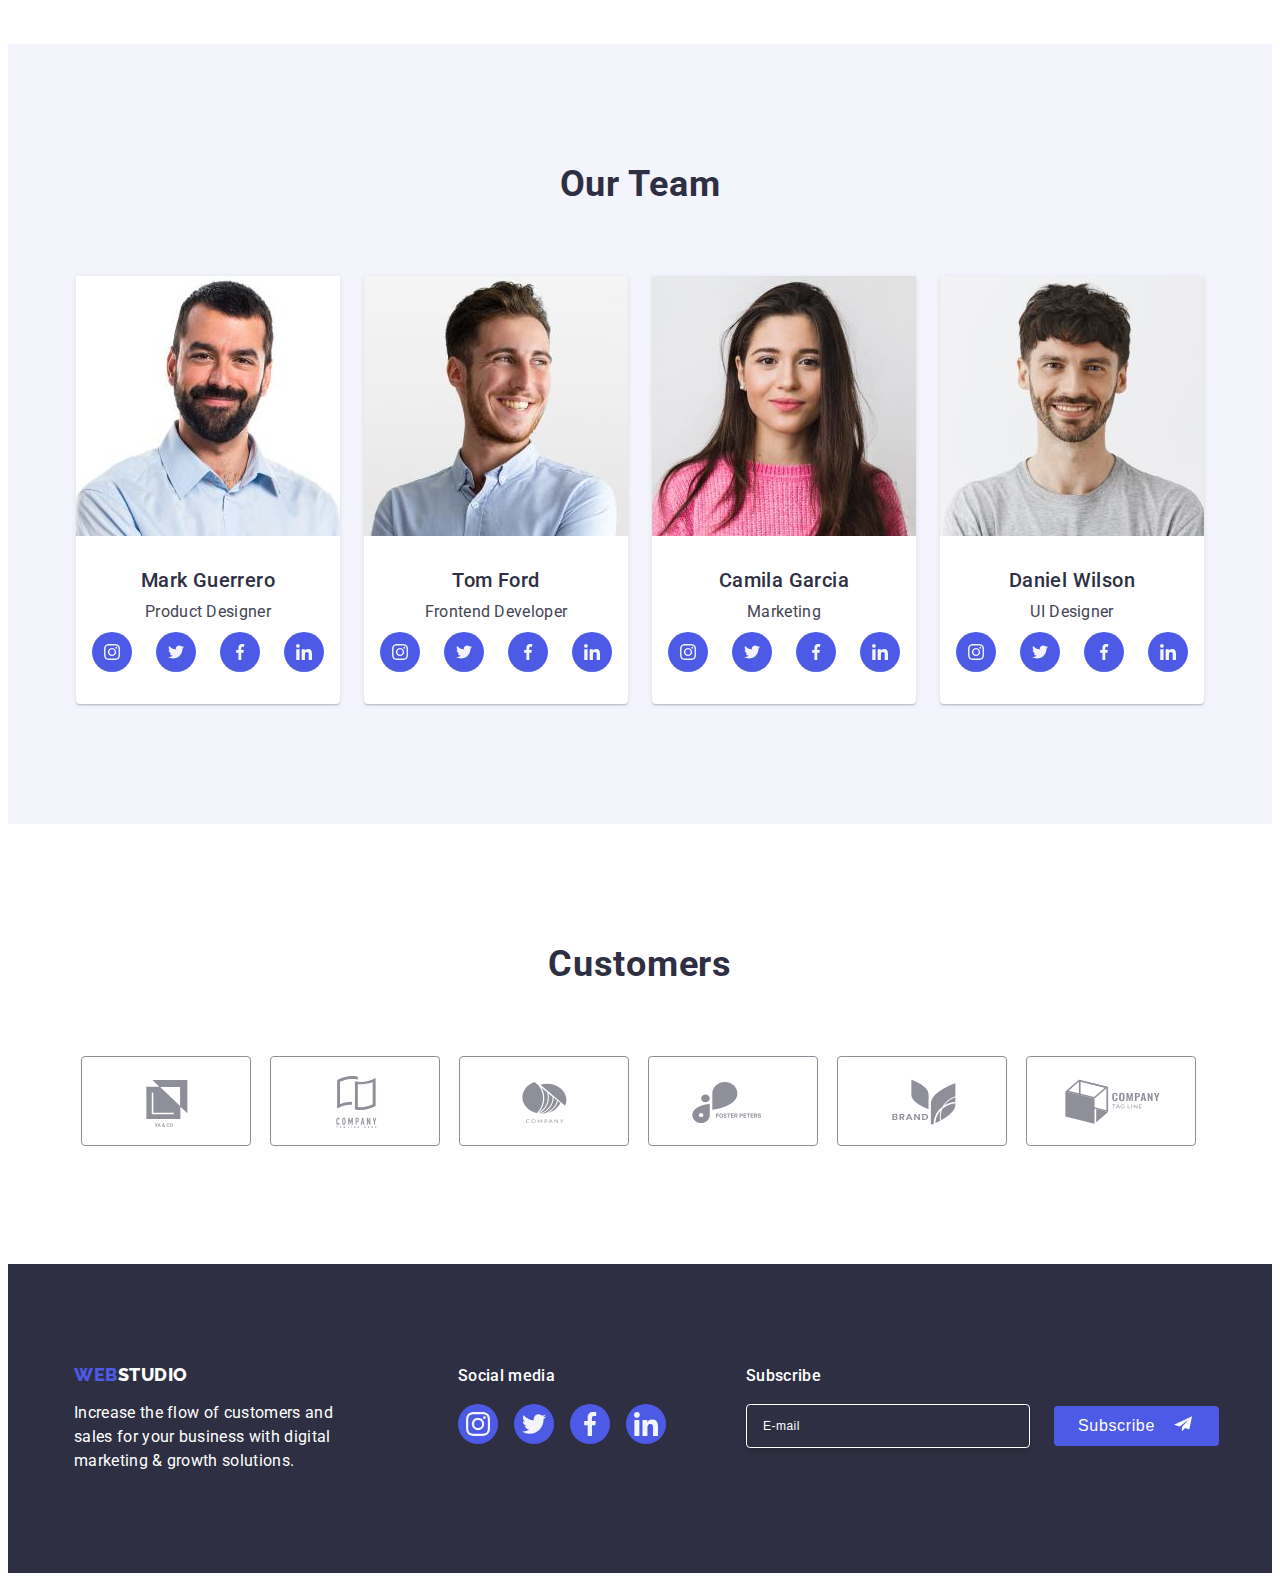
==== commit 25cd34d6: "Working mistakes" ====
--- a/index.html
+++ b/index.html
@@ -61,11 +61,103 @@
             </li>
           </ul>
         </address>
-        <!-- <button class="open-mob-btn" type="button">
-          <svg class="open-mob-btn-icon">
-            <use href="./images/icons.svg#icon-mob-menu" width="8" height="8"></use>
+        <button class="mob-menu-open-btn" type="button" data-menu-open>
+          <svg class="mob-menu-open-icon" width="32" height="22">
+            <use href="./images/icons.svg#icon-mob-open"></use>
           </svg>
-        </button> -->
+        </button>
+      </div>
+      <div class="mob-menu is-hidden" data-menu>
+        <button class="mob-menu-close-btn" type="button" data-menu-close>
+          <svg class="mob-menu-close-icon" width="8" height="8">
+            <use href="./images/icons.svg#icon-mob-close"></use>
+          </svg>
+        </button>
+        <ul class="mob-menu-list list">
+          <li class="mob-menu-item">
+            <a class="mob-menu-link link mob-active" href="./index.html"
+              >Studio</a
+            >
+          </li>
+          <li class="mob-menu-item">
+            <a class="mob-menu-link link" href="./portfolio.html">Portfolio</a>
+          </li>
+          <li class="mob-menu-item">
+            <a class="mob-menu-link link" href="">Contacts</a>
+          </li>
+        </ul>
+        <div class="mob-address-container">
+          <address class="mob-address">
+            <ul class="mob-address-list list">
+              <li class="mob-address-item">
+                <a class="mob-menu-tel-link link" href="tel:+110001111111"
+                  >+11 (000) 111-11-11</a
+                >
+              </li>
+              <li class="mob-address-item">
+                <a
+                  class="mob-menu-email-link link"
+                  href="mailto:info@devstudio.com"
+                  >info@devstudio.com</a
+                >
+              </li>
+            </ul>
+          </address>
+          <ul class="mob-social-list list">
+            <li class="mob-social-item">
+              <a
+                class="mob-social-link link"
+                href=""
+                aria-label="instagram"
+                target="_blank"
+                rel="noopener noreferrer"
+              >
+                <svg class="mob-social-icon" width="24" height="24">
+                  <use href="./images/icons.svg#icon-instagram"></use>
+                </svg>
+              </a>
+            </li>
+            <li class="mob-social-item">
+              <a
+                class="mob-social-link link"
+                href=""
+                aria-label="twitter"
+                target="_blank"
+                rel="noopener noreferrer"
+              >
+                <svg class="mob-social-icon" width="24" height="24">
+                  <use href="./images/icons.svg#icon-twitter"></use>
+                </svg>
+              </a>
+            </li>
+            <li class="mob-social-item">
+              <a
+                class="mob-social-link link"
+                href=""
+                aria-label="facebook"
+                target="_blank"
+                rel="noopener noreferrer"
+              >
+                <svg class="mob-social-icon" width="24" height="24">
+                  <use href="./images/icons.svg#icon-facebook"></use>
+                </svg>
+              </a>
+            </li>
+            <li class="mob-social-item">
+              <a
+                class="mob-social-link link"
+                href=""
+                aria-label="linkedin"
+                target="_blank"
+                rel="noopener noreferrer"
+              >
+                <svg class="mob-social-icon" width="24" height="24">
+                  <use href="./images/icons.svg#icon-linkedin"></use>
+                </svg>
+              </a>
+            </li>
+          </ul>
+        </div>
       </div>
     </header>
 
@@ -547,67 +639,101 @@
       </section>
     </main>
 
-
     <footer class="footer-section">
-    <div class="footer-container container">
-      <div class="footer-logo-container">
-        <a class="footer-logo-link link" href="./index.html">Web<span class="footer-logo-span">Studio</span></a>
-        <p class="footer-text">
-          Increase the flow of customers and sales for your business with digital
-          marketing & growth solutions.
-        </p>
+      <div class="footer-container container">
+        <div class="footer-logo-container">
+          <a class="footer-logo-link link" href="./index.html"
+            >Web<span class="footer-logo-span">Studio</span></a
+          >
+          <p class="footer-text">
+            Increase the flow of customers and sales for your business with
+            digital marketing & growth solutions.
+          </p>
+        </div>
+
+        <div class="footer-social-container">
+          <p class="footer-social-text">Social media</p>
+          <ul class="footer-social-list list">
+            <li class="footer-item">
+              <a
+                class="footer-social-link link"
+                href=""
+                target="_blank"
+                rel="noopener noreferrer"
+                aria-label="instagram"
+              >
+                <svg class="socials-icon" width="24" height="24">
+                  <use href="./images/icons.svg#icon-instagram"></use>
+                </svg>
+              </a>
+            </li>
+            <li class="footer-item">
+              <a
+                class="footer-social-link link"
+                href=""
+                target="_blank"
+                rel="noopener noreferrer"
+                aria-label="twitter"
+              >
+                <svg class="socials-icon" width="24" height="24">
+                  <use href="./images/icons.svg#icon-twitter"></use>
+                </svg>
+              </a>
+            </li>
+            <li class="footer-item">
+              <a
+                class="footer-social-link link"
+                href=""
+                target="_blank"
+                rel="noopener noreferrer"
+                aria-label="facebook"
+              >
+                <svg class="socials-icon" width="24" height="24">
+                  <use href="./images/icons.svg#icon-facebook"></use>
+                </svg>
+              </a>
+            </li>
+            <li class="footer-item">
+              <a
+                class="footer-social-link link"
+                href=""
+                target="_blank"
+                rel="noopener noreferrer"
+                aria-label="linkedin"
+              >
+                <svg class="socials-icon" width="24" height="24">
+                  <use href="./images/icons.svg#icon-linkedin"></use>
+                </svg>
+              </a>
+            </li>
+          </ul>
+        </div>
+        <div class="footer-form-container">
+          <p class="footer-form-text">Subscribe</p>
+          <form class="footer-form">
+            <label
+              class="footer-label"
+              for="footer-email"
+              aria-label="footer email"
+            >
+              <input
+                class="footer-input"
+                type="email"
+                name="footer-email"
+                id="footer-email"
+                placeholder="E-mail"
+              />
+            </label>
+            <button class="footer-button" type="submit">
+              Subscribe
+              <svg class="footer-button-icon" width="24" height="24">
+                <use href="./images/icons.svg#icon-telegram"></use>
+              </svg>
+            </button>
+          </form>
+        </div>
       </div>
-
-      <div class="footer-social-container">
-        <p class="footer-social-text">Social media</p>
-        <ul class="footer-social-list list">
-          <li class="footer-item">
-            <a class="footer-social-link link" href="" target="_blank" rel="noopener noreferrer" aria-label="instagram">
-              <svg class="socials-icon" width="24" height="24">
-                <use href="./images/icons.svg#icon-instagram"></use>
-              </svg>
-            </a>
-          </li>
-          <li class="footer-item">
-            <a class="footer-social-link link" href="" target="_blank" rel="noopener noreferrer" aria-label="twitter">
-              <svg class="socials-icon" width="24" height="24">
-                <use href="./images/icons.svg#icon-twitter"></use>
-              </svg>
-            </a>
-          </li>
-          <li class="footer-item">
-            <a class="footer-social-link link" href="" target="_blank" rel="noopener noreferrer" aria-label="facebook">
-              <svg class="socials-icon" width="24" height="24">
-                <use href="./images/icons.svg#icon-facebook"></use>
-              </svg>
-            </a>
-          </li>
-          <li class="footer-item">
-            <a class="footer-social-link link" href="" target="_blank" rel="noopener noreferrer" aria-label="linkedin">
-              <svg class="socials-icon" width="24" height="24">
-                <use href="./images/icons.svg#icon-linkedin"></use>
-              </svg>
-            </a>
-          </li>
-        </ul>
-      </div>
-      <div class="footer-form-container">
-        <p class="footer-form-text">Subscribe</p>
-        <form class="footer-form">
-          <label class="footer-label" for="footer-email" aria-label="footer email">
-            <input class="footer-input" type="email" name="footer-email" id="footer-email" placeholder="E-mail" />
-          </label>
-          <button class="footer-button" type="submit">Subscribe
-            <svg class="footer-button-icon" width="24" height="24">
-              <use href="./images/icons.svg#icon-telegram"></use>
-            </svg>
-          </button>
-        </form>
-      </div>
-    </div>
-  </footer>
-
-    
+    </footer>
 
     <div class="backdrop is-hidden" data-modal>
       <div class="modal-w">
@@ -701,12 +827,7 @@
       </div>
     </div>
 
-
-    
-
     <script src="./js/modal.js"></script>
-    <!-- <script src="./js/menu.js"></script> -->
+    <script src="./js/menu.js"></script>
   </body>
 </html>
-</body>
-</html>--- a/css/styles.css
+++ b/css/styles.css
@@ -2,16 +2,31 @@
     --first-font: #FFFFFF;
     --main-text-color: #2E2F42;
     --secondary-text-color: #434455;
+    --secondary-txt-cl: #2e2f42;
     --button-background-color: #4d5ae5;
     --background-color: #404bbf;
     --icon-color: #8e8f99;
     --transition: 250ms cubic-bezier(0.4, 0, 0.2, 1);
+
+    /* КОЛЬОРИ ДЛЯ МОБІЛКИ */
+    --mob-menu-background: #FFFFFF;
+        --mob-social-link: #4D5AE5;
+        --mob-active: #404BBF;
+        --mob-menu-open-icon: #2e2f42;
+        --mob-menu-open-icon-focus: #404bbf;
+        --mob-menu-close-btn-focus: #404bbf;
+        --mob-menu-fill-focus: #ffffff;
+        --mob-menu-close-btn: rgba(231, 233, 252, 0.1);
+        --mob-menu-close-icon-fill: #2e2f42;
+        --mob-menu-tel-link: #404bbf;
+        --mob-social-link-focus: #404bbf;
+        --mob-social-icon: #f4f4fd;
 }
 
 body {
     font-family: 'Roboto', sans-serif;
     font-style: normal;
-    background-color: var(--main-text-color));
+    background-color: var(--first-font);
 }
 
 p,
@@ -173,7 +188,7 @@
 .header-contacts-link {
     color: var(--secondary-text-color);
     font-weight: 400;
-    font-style: 16px;
+    font-size: 16px;
     line-height: 24px;
     letter-spacing: 0.02em;
     transition: color var(--transition);
@@ -189,6 +204,172 @@
     color: #404bbf;
 }
 
+/* МОБІЛКА */
+.mob-menu {
+    display: flex;
+    flex-direction: column;
+    padding: 80px 24px 40px 40px;
+
+    width: 100vw;
+    height: 100vh;
+
+    position: fixed;
+    top: 0;
+    z-index: 2;
+    overflow: auto;
+
+    background-color: var(--mob-menu-background);
+
+    transform: translateX(0);
+    transition: transform var(--transition);
+
+}
+
+.mob-menu.is-hidden {
+    transform: translateX(100%);
+}
+
+.mob-menu-open-btn {
+    display: flex;
+    align-items: center;
+    justify-content: center;
+    padding: 24px 0;
+
+    border: none;
+    cursor: pointer;
+
+    background-color: transparent;
+
+}
+
+.mob-menu-open-icon {
+    stroke: var(--mob-menu-open-icon);
+}
+
+.mob-menu-open-btn:focus .mob-menu-open-icon {
+    stroke: var(--mob-menu-open-icon-focus);
+}
+
+.mob-menu-close-btn {
+    display: flex;
+    justify-content: center;
+    align-items: center;
+    padding: 0;
+    right: 24px;
+    top: 24px;
+
+    width: 24px;
+    height: 24px;
+
+    position: absolute;
+    cursor: pointer;
+    border-radius: 50%;
+    border: 1px solid rgba(46, 47, 66, 0.1);
+
+    background-color: var(--mob-menu-close-btn);
+    transition: background-color var(--transition), border var(--transition);
+}
+
+.mob-menu-close-btn:focus {
+    border: none;
+    background-color: var(--mob-menu-close-btn-focus);
+    fill: var(--mob-menu-fill-focus);
+}
+
+.mob-menu-close-icon {
+    fill: var(--mob-menu-close-icon-fill);
+}
+
+.mob-menu-close-btn:focus .mob-menu-close-icon {
+    fill: var(--mob-social-icon);
+}
+
+.mob-menu-list {
+    display: block;
+    margin-bottom: 40px;
+}
+
+.mob-menu-item:not(:last-child) {
+    margin-bottom: 40px;
+}
+
+.mob-address-container {
+    margin-top: auto;
+}
+
+.mob-menu-link {
+    font-size: 36px;
+    font-weight: 700;
+    line-height: 1.11;
+    letter-spacing: 0.02em;
+    text-transform: capitalize;
+
+    color: var(--secondary-txt-cl);
+}
+
+.mob-address-item:not(:last-child) {
+    margin-bottom: 40px;
+}
+
+.mob-menu-tel-link {
+    font-style: normal;
+    font-size: 26px;
+    font-weight: 700;
+    line-height: 1.11;
+    letter-spacing: 0.02em;
+    text-transform: capitalize;
+
+    color: var(--mob-menu-tel-link);
+}
+
+.mob-menu-email-link {
+    font-style: normal;
+    font-size: 16px;
+    font-weight: 500;
+    line-height: 1.2;
+    letter-spacing: 0.02em;
+
+    color: var(--main-txt-cl);
+}
+
+.mob-active {
+    color: var(--mob-active);
+}
+
+.mob-social-list {
+    display: flex;
+    align-items: center;
+    justify-content: space-between;
+    margin-top: 48px;
+    gap: 30px;
+}
+
+.mob-social-item {
+    width: 40px;
+    height: 40px;
+}
+
+.mob-social-link {
+    display: flex;
+    align-items: center;
+    justify-content: center;
+
+    width: 100%;
+    height: 100%;
+
+    border-radius: 50%;
+
+    background-color: var(--mob-social-link);
+}
+
+.mob-social-link:focus {
+    background-color: var(--mob-social-link-focus);
+}
+
+.mob-social-icon {
+    fill: var(--mob-social-icon);
+}
+/* //////////\\\\\\\\\\\ */
 
 .hero-container {
     display: flex;
@@ -241,7 +422,7 @@
     margin: 0 auto;
     padding: 16px 32px;
     border: none;
-    box-shadow: 0 4px 4px rgba(0 0 0 0.15);
+    box-shadow: 0 4px 4px rgba(0, 0, 0, 0.15);
     border-radius: 4px;
     transition: background-color 250ms cubic-bezier(0.4, 0, 0.2, 1);
 
@@ -460,7 +641,7 @@
 .footer-social-text {
     margin-bottom: 16px;
     font-weight: 500;
-    font-style: 16px;
+    font-size: 16px;
     line-height: 1.5;
     letter-spacing: 0.02em;
 
@@ -509,8 +690,7 @@
         flex-direction: column;
         align-items: center;
         justify-content: center;
-
-    gap: 24px;
+        gap: 24px;
 }
 
 .footer-form-text {
@@ -537,13 +717,17 @@
     letter-spacing: 0.04em;
 
     border-radius: 4px;
-    border: 1px solid var(--footer-input-border);
+    border:1px solid #FFFFFF;
     opacity: 0.30000001192092896;
     box-shadow: 0px 4px 4px 0px rgba(0, 0, 0, 0.15);
 
     background-color: transparent;
     color:#FFFFFF;
-}
+
+    outline:none;
+           
+}
+
 
 .footer-input::placeholder {
     font-size: 12px;
@@ -552,6 +736,10 @@
 
     color: #FFFFFF;
 }
+
+.footer-input:focus {
+    outline: none; 
+border: 1px solid #4d5ae5;}
 
 .footer-button {
     display: flex;
@@ -602,8 +790,9 @@
     top: 50%;
     left: 50%;
     transform: translate(-50%, -50%) scale(1);
-    transition: transform var(--transition);
-    width: 392px;
+    /* transition: transform var(--transition); */
+    max-width: 392px;
+    width: calc(100%-36px);
     min-height: 584px;
     padding: 72px 24px 24px 24px;
     background-color: #fcfcfc;
@@ -808,22 +997,34 @@
     border: none;
 }
 
-@media screen and (min-width: 428px) {
+@media screen and (min-width: 428px)
+{
     .container {
         max-width: 428px;
         padding-right: 16px;
         padding-left: 16px;
     }
-
+    .mob-menu-tel-link {
+    font-size: 36px;
+    }   
+
+    .mob-menu-email-link {
+    font-size: 20px;
+    }
+
+    .mob-social-list {
+    max-width: 328px;
+    gap: 56px;
+    }
     .footer-form {
         max-width: 398px;
     }
-       .modal-w {
+       /* .modal-w {
         width: 392px;
-    }
+    } */
         
-
-@media screen and (min-width:768px) and (max-width:1157px) {
+}
+    @media screen and (min-width:768px) and (max-width:1157px) {
 
     .container {
         min-width: 768px;
@@ -850,10 +1051,9 @@
         letter-spacing: 0.48px;
         transition: color var(--transition);
     }
-
-        /* .mobile-open-btn {
-            display: none;
-        } */
+    .mob-menu-open-btn{display: none;}
+    .mob-menu{display:none;}
+        
 
     .hero-container {
         background-image: linear-gradient(rgba(46, 47, 66, 0.7), rgba(46, 47, 66, 0.7)), url(../images/Hero-bckgrnd-img-tab.jpg);
@@ -942,7 +1142,7 @@
             text-align: start;
         }
 
-        .modal-w {width: 408px;}
+        .modal-w {max-width: 408px;}
 }
 
 @media screen and (min-width:1158px) {
@@ -964,9 +1164,16 @@
     .header-contacts-list {
         display: flex;
         gap: 40px;
-        margin-right: 156px;
-    }
-/* .mobile-open-btn {display: none;} */
+        margin-right: 156px;}
+    
+        .mob-menu-open-btn {
+            display: none;
+        }
+    
+        .mob-menu {
+            display: none;
+        }
+
     .hero-container {
         padding: 188px 0 188px;
         background-image: linear-gradient(rgba(46, 47, 66, 0.7), rgba(46, 47, 66, 0.7)), url(../images/Hero-bckgrnd-img.jpg);
@@ -1100,7 +1307,7 @@
     
         .footer-input {
             opacity: unset;
-            width: 264px;
+            width: 264px;   
         }
     
         .footer-form-text {
@@ -1111,6 +1318,6 @@
             width: unset;
         }
         .modal-w {
-            width: 408px;
+            max-width: 408px;
         }
 }